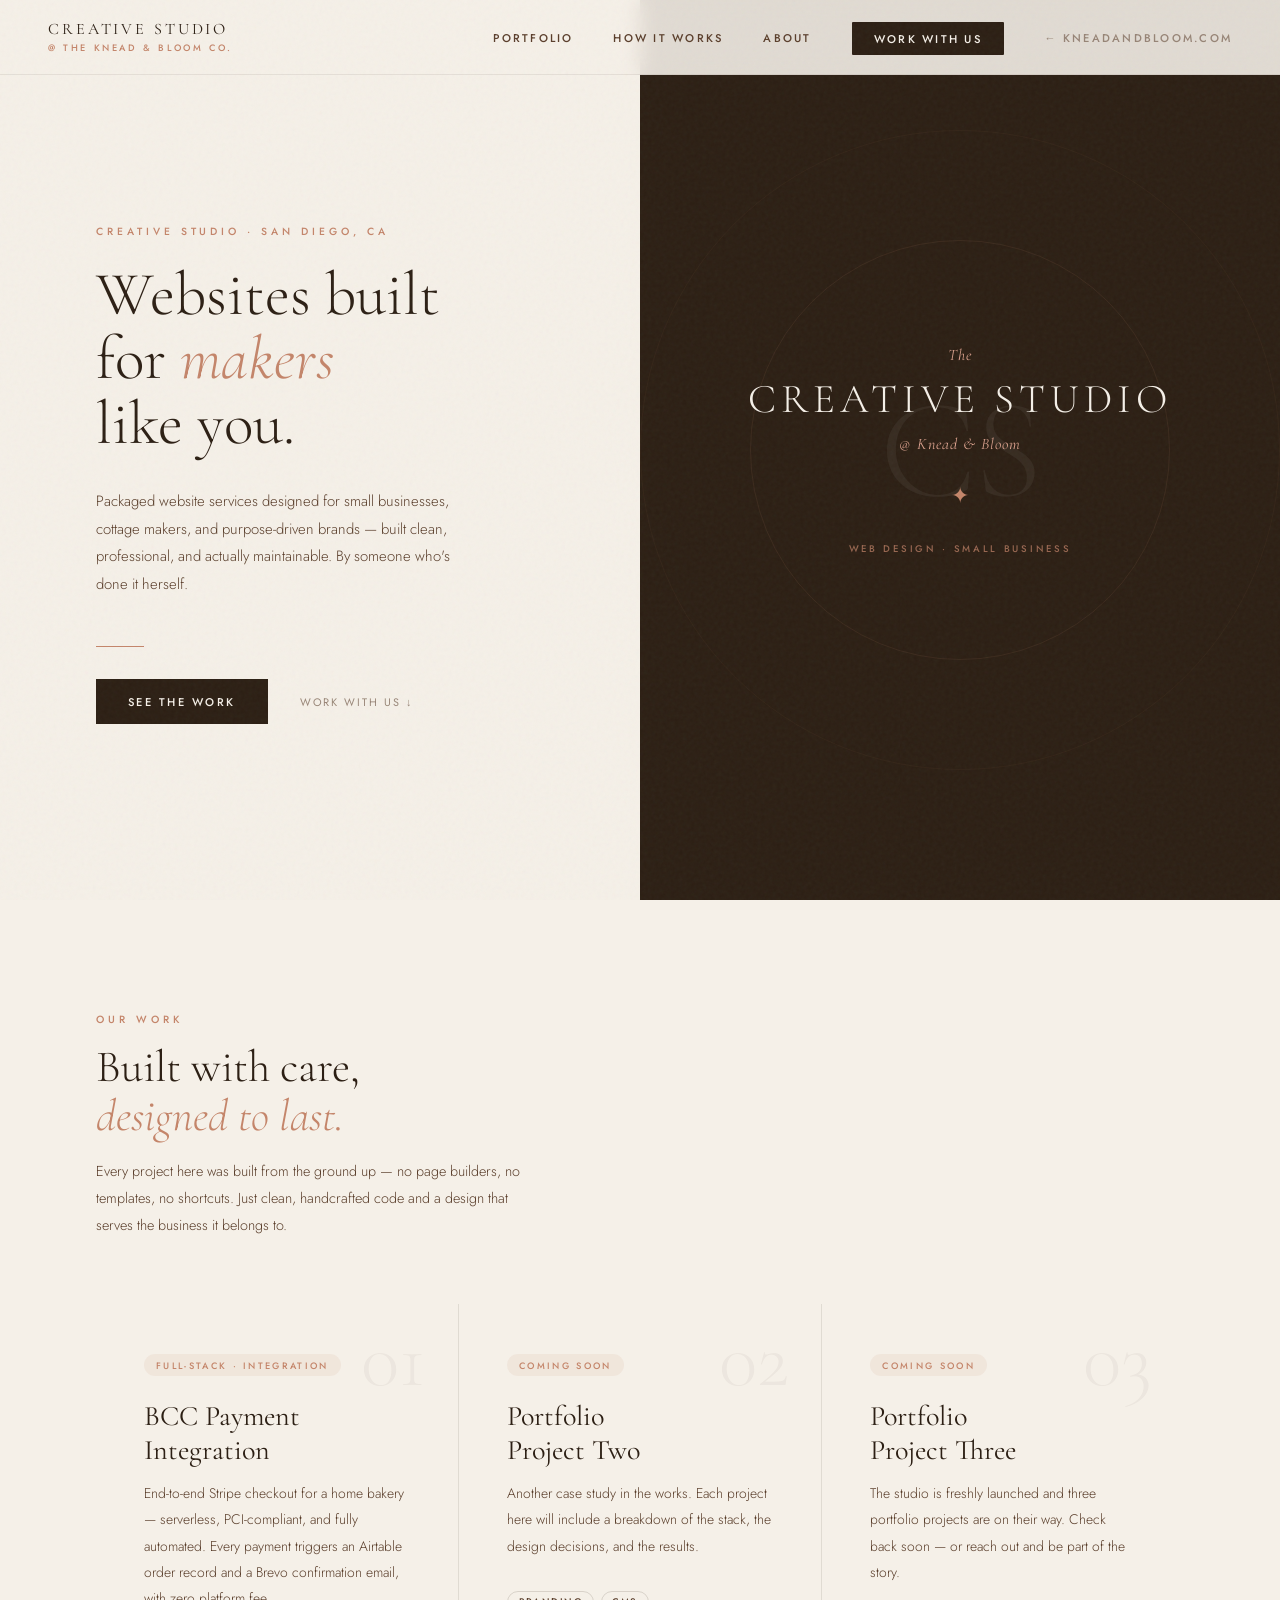
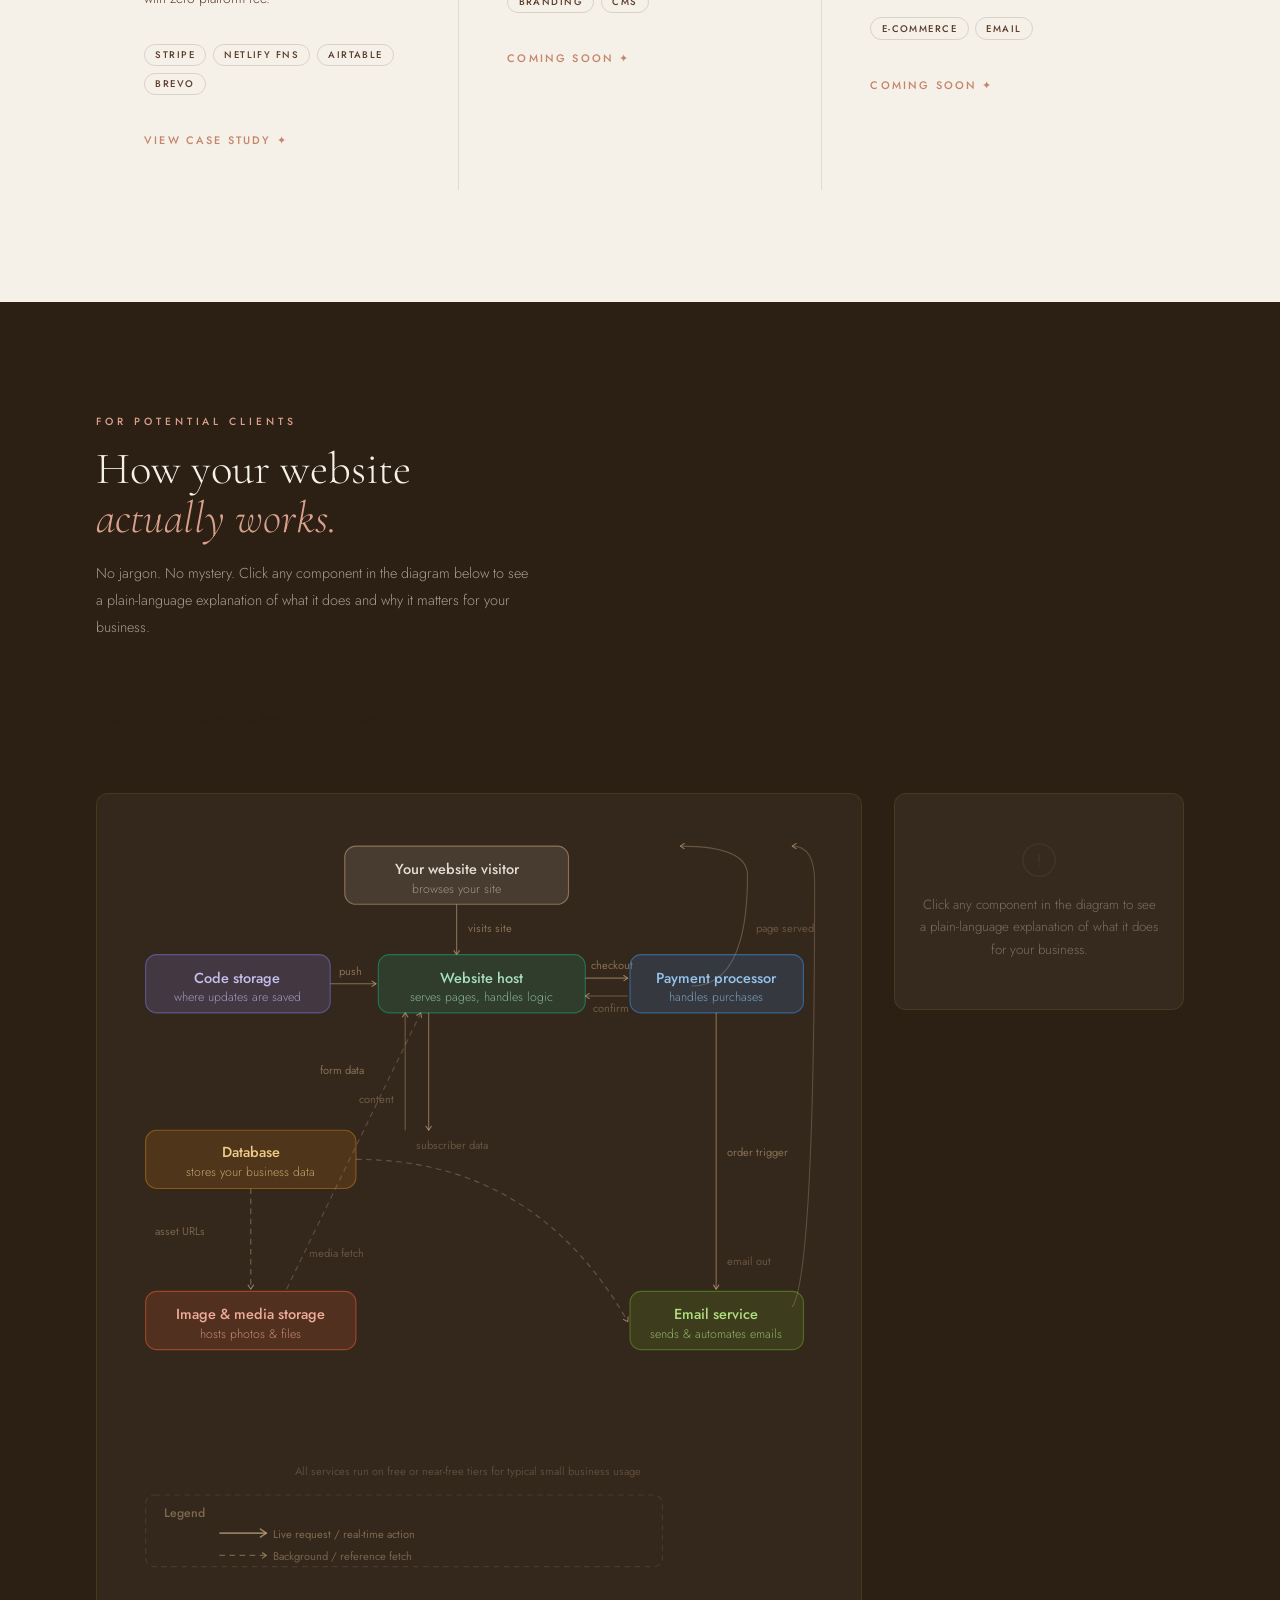
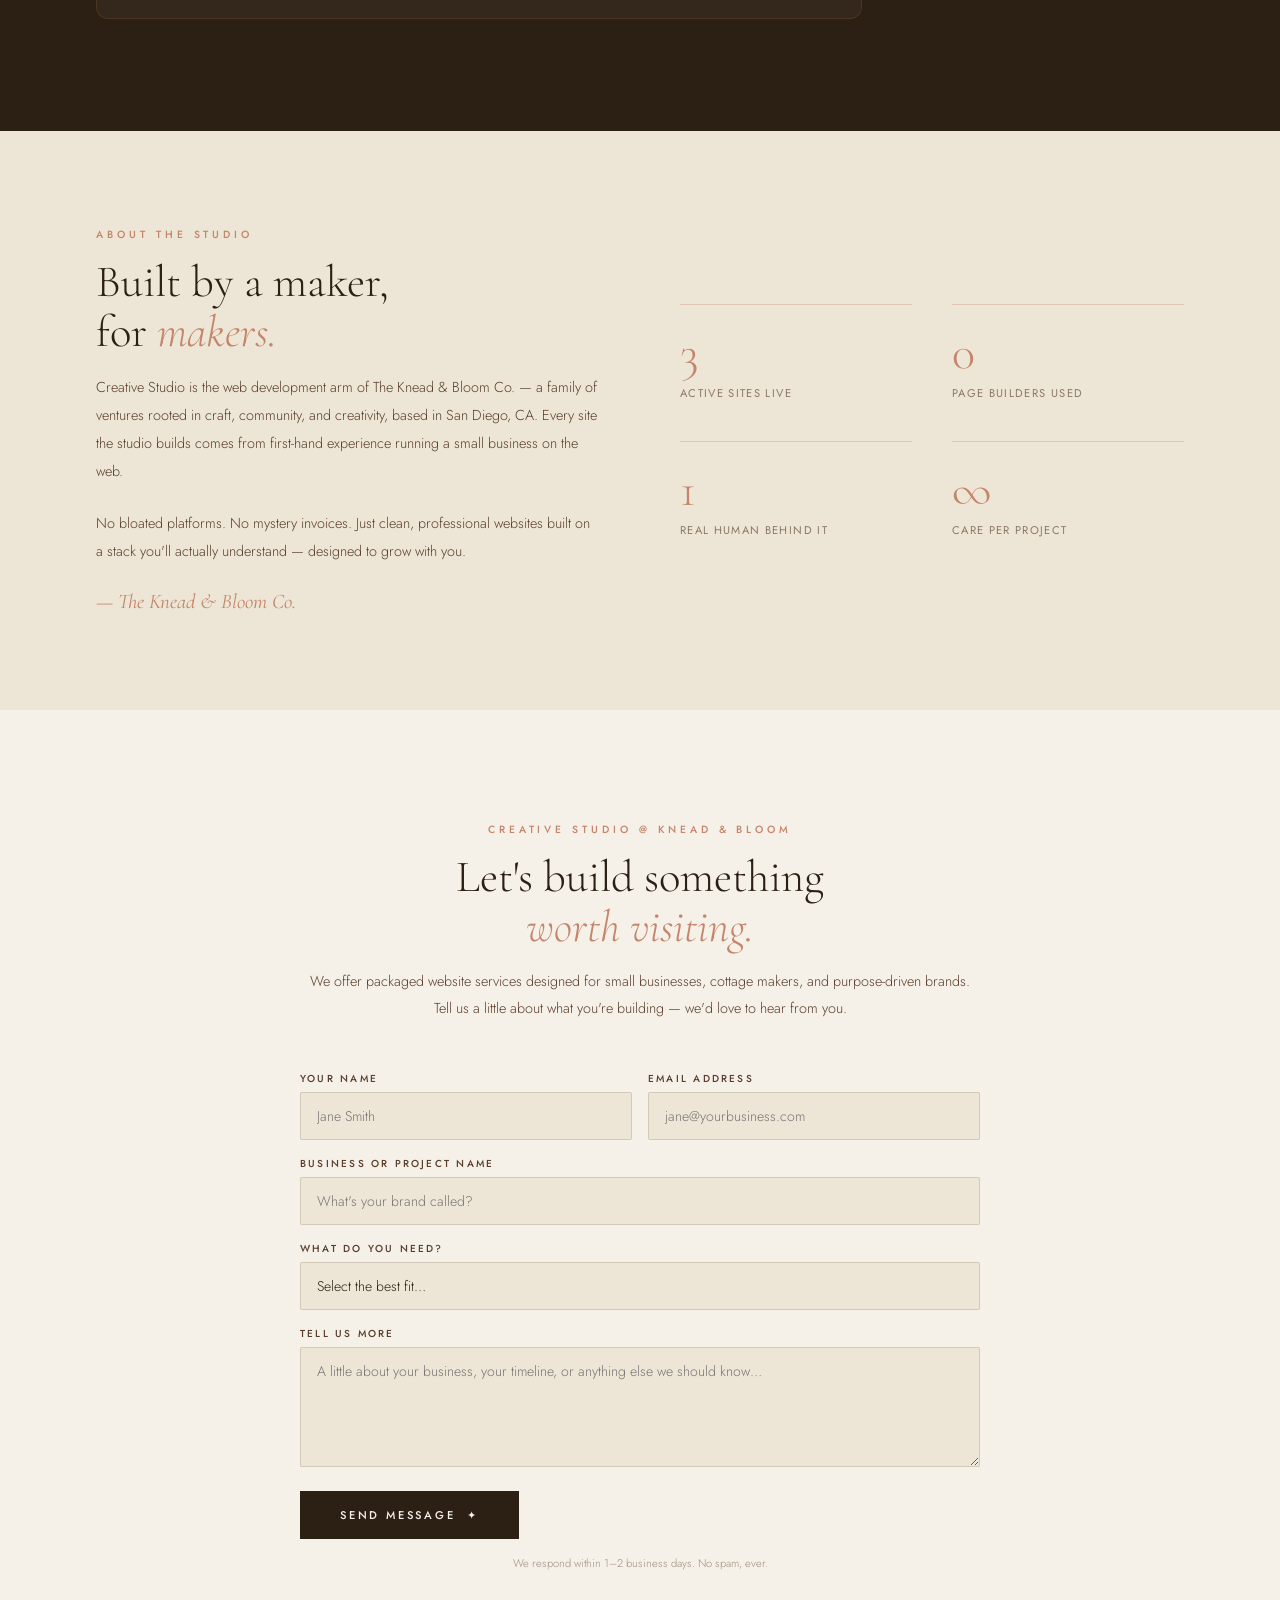
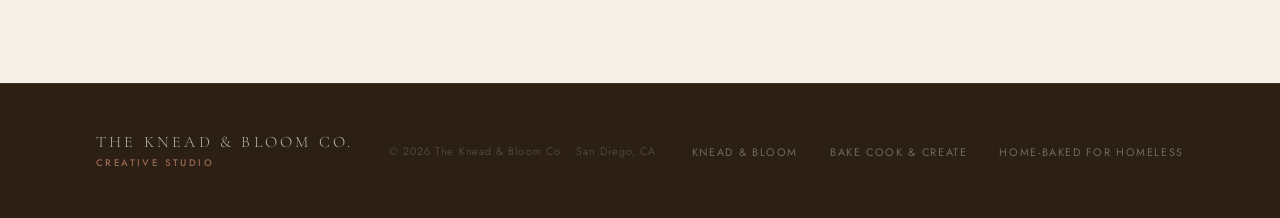
==== index.html @ 388d00bc "Initial studio site structure" ====
<!DOCTYPE html>
<html lang="en">
<head>
<meta charset="UTF-8" />
<meta name="viewport" content="width=device-width, initial-scale=1.0" />
<title>Creative Studio @ The Knead &amp; Bloom Co.</title>
<meta name="description" content="Packaged website services for small businesses, cottage makers, and purpose-driven brands. Built by someone who's done it herself." />
<link href="https://fonts.googleapis.com/css2?family=Cormorant+Garamond:ital,wght@0,300;0,400;0,600;1,300;1,400&family=Jost:wght@300;400;500&display=swap" rel="stylesheet" />
<link rel="stylesheet" href="css/shared.css" />
<link rel="stylesheet" href="css/studio-index.css" />
</head>
<body>

<!-- ── NAV ──────────────────────────────────────────────────── -->
<nav>
  <a href="/" class="nav-brand" style="text-decoration:none;">
    <span class="nav-wordmark">Creative Studio</span>
    <span class="nav-sub">@ The Knead &amp; Bloom Co.</span>
  </a>
  <ul class="nav-links">
    <li><a href="#portfolio">Portfolio</a></li>
    <li><a href="#how-it-works">How It Works</a></li>
    <li><a href="#about">About</a></li>
    <li><a href="#contact" class="nav-cta">Work With Us</a></li>
    <li><a href="https://kneadandbloom.com" target="_blank" class="nav-parent-link">← kneadandbloom.com</a></li>
  </ul>
</nav>

<!-- ── HERO ─────────────────────────────────────────────────── -->
<section class="hero">
  <div class="hero-left">
    <p class="hero-eyebrow">Creative Studio · San Diego, CA</p>
    <h1 class="hero-headline">
      Websites built<br/>
      for <em>makers</em><br/>
      like you.
    </h1>
    <p class="hero-sub">
      Packaged website services designed for small businesses, cottage makers, and purpose-driven brands — built clean, professional, and actually maintainable. By someone who's done it herself.
    </p>
    <div class="hero-divider"></div>
    <div class="hero-actions">
      <a href="#portfolio" class="hero-cta">See the work</a>
      <a href="#contact" class="hero-scroll">Work with us ↓</a>
    </div>
  </div>

  <div class="hero-right">
    <div class="hero-monogram">CS</div>
    <div class="hero-right-inner">
      <span class="hero-badge">The</span>
      <span class="hero-badge-large">Creative Studio</span>
      <span class="hero-badge">@ Knead &amp; Bloom</span>
      <span class="hero-ornament">✦</span>
      <span class="hero-badge-tag">Web Design · Small Business</span>
    </div>
  </div>
</section>

<!-- ── PORTFOLIO ─────────────────────────────────────────────── -->
<section id="portfolio">
  <div class="reveal">
    <p class="section-label">Our Work</p>
    <h2 class="section-title">Built with care,<br/><em>designed to last.</em></h2>
    <p class="section-intro">Every project here was built from the ground up — no page builders, no templates, no shortcuts. Just clean, handcrafted code and a design that serves the business it belongs to.</p>
  </div>

  <div class="portfolio-grid">

    <!-- Project 1 — BCC Payment Integration -->
    <div class="portfolio-card reveal">
      <div class="portfolio-number">01</div>
      <span class="portfolio-tag">Full-Stack · Integration</span>
      <h3 class="portfolio-name">BCC Payment<br />Integration</h3>
      <p class="portfolio-desc">
        End-to-end Stripe checkout for a home bakery — serverless, PCI-compliant,
        and fully automated. Every payment triggers an Airtable order record and a
        Brevo confirmation email, with zero platform fee.
      </p>
      <div class="portfolio-meta">
        <span class="portfolio-pill">Stripe</span>
        <span class="portfolio-pill">Netlify Fns</span>
        <span class="portfolio-pill">Airtable</span>
        <span class="portfolio-pill">Brevo</span>
      </div>
      <a href="/portfolio/case-studies/bcc-stripe-integration.html" class="portfolio-link">View case study ✦</a>
    </div>


    <!-- Project 2 — Coming Soon -->
    <div class="portfolio-card project-card reveal">
      <div class="portfolio-number">02</div>
      <span class="portfolio-tag">Coming Soon</span>
      <h3 class="portfolio-name">Portfolio<br/>Project Two</h3>
      <p class="portfolio-desc">
        Another case study in the works. Each project here will include a breakdown of the stack, the design decisions, and the results.
      </p>
      <div class="portfolio-meta">
        <span class="portfolio-pill">Branding</span>
        <span class="portfolio-pill">CMS</span>
      </div>
      <a href="#" class="portfolio-link">Coming soon ✦</a>
    </div>

    <!-- Project 3 — Coming Soon -->
    <div class="portfolio-card project-card reveal">
      <div class="portfolio-number">03</div>
      <span class="portfolio-tag">Coming Soon</span>
      <h3 class="portfolio-name">Portfolio<br/>Project Three</h3>
      <p class="portfolio-desc">
        The studio is freshly launched and three portfolio projects are on their way. Check back soon — or reach out and be part of the story.
      </p>
      <div class="portfolio-meta">
        <span class="portfolio-pill">E-Commerce</span>
        <span class="portfolio-pill">Email</span>
      </div>
      <a href="#" class="portfolio-link">Coming soon ✦</a>
    </div>

  </div>
</section>

<!-- ── HOW IT WORKS ──────────────────────────────────────────── -->
<section id="how-it-works">
  <div class="how-header reveal">
    <p class="section-label">For Potential Clients</p>
    <h2 class="section-title" style="color:var(--cream);">How your website<br/><em style="color:var(--blush-light);">actually works.</em></h2>
    <p class="section-intro">No jargon. No mystery. Click any component in the diagram below to see a plain-language explanation of what it does and why it matters for your business.</p>
    <span class="diagram-hint">Click any component to learn what it does</span>
  </div>

  <div class="diagram-shell reveal">
    <!-- DIAGRAM -->
    <div class="diagram-box">
      <svg viewBox="0 0 640 680" xmlns="http://www.w3.org/2000/svg">
        <defs>
          <marker id="arr" viewBox="0 0 10 10" refX="8" refY="5"
                  markerWidth="6" markerHeight="6" orient="auto-start-reverse">
            <path d="M2 1L8 5L2 9" fill="none" stroke="rgba(200,170,130,0.7)"
                  stroke-width="1.5" stroke-linecap="round" stroke-linejoin="round"/>
          </marker>
        </defs>

        <!-- ══ ROW 1: VISITOR (centred) ══ -->
        <g class="node" id="n-visitor" onclick="showPanel('visitor')">
          <rect x="200" y="18" width="200" height="52" rx="10"
                fill="rgba(240,235,225,0.1)" stroke="rgba(200,170,130,0.55)" stroke-width="1"/>
          <text x="300" y="38" text-anchor="middle" dominant-baseline="central"
                font-family="'Jost',sans-serif" font-size="13" font-weight="500" fill="rgba(245,240,232,0.9)">Your website visitor</text>
          <text x="300" y="56" text-anchor="middle" dominant-baseline="central"
                font-family="'Jost',sans-serif" font-size="11" font-weight="300" fill="rgba(245,240,232,0.5)">browses your site</text>
        </g>

        <!-- visitor → host (down) -->
        <line x1="300" y1="70" x2="300" y2="115"
              stroke="rgba(200,170,130,0.55)" stroke-width="1" marker-end="url(#arr)"/>
        <text x="310" y="95" font-family="'Jost',sans-serif" font-size="10" fill="rgba(200,170,130,0.55)">visits site</text>

        <!-- host → visitor (return arc, right side — page served) -->
        <path d="M510 143 Q560 143 560 44 Q560 18 500 18"
              fill="none" stroke="rgba(200,170,130,0.35)" stroke-width="1" marker-end="url(#arr)"/>
        <text x="568" y="95" font-family="'Jost',sans-serif" font-size="10" fill="rgba(200,170,130,0.35)" text-anchor="start">page served</text>

        <!-- ══ ROW 2: CODE  |  HOST  |  PAYMENT ══ -->

        <!-- ── Code storage ── -->
        <g class="node" id="n-code" onclick="showPanel('code')">
          <rect x="22" y="115" width="165" height="52" rx="10"
                fill="rgba(127,119,221,0.2)" stroke="rgba(127,119,221,0.55)" stroke-width="1"/>
          <text x="104" y="135" text-anchor="middle" dominant-baseline="central"
                font-family="'Jost',sans-serif" font-size="13" font-weight="500" fill="rgba(210,205,255,0.9)">Code storage</text>
          <text x="104" y="153" text-anchor="middle" dominant-baseline="central"
                font-family="'Jost',sans-serif" font-size="11" font-weight="300" fill="rgba(210,205,255,0.65)">where updates are saved</text>
        </g>

        <!-- code → host (push, horizontal) -->
        <line x1="187" y1="141" x2="228" y2="141"
              stroke="rgba(200,170,130,0.55)" stroke-width="1" marker-end="url(#arr)"/>
        <text x="195" y="133" font-family="'Jost',sans-serif" font-size="10" fill="rgba(200,170,130,0.55)">push</text>

        <!-- ── Website host ── -->
        <g class="node" id="n-host" onclick="showPanel('host')">
          <rect x="230" y="115" width="185" height="52" rx="10"
                fill="rgba(29,158,117,0.18)" stroke="rgba(29,158,117,0.6)" stroke-width="1"/>
          <text x="322" y="135" text-anchor="middle" dominant-baseline="central"
                font-family="'Jost',sans-serif" font-size="13" font-weight="500" fill="rgba(180,240,210,0.9)">Website host</text>
          <text x="322" y="153" text-anchor="middle" dominant-baseline="central"
                font-family="'Jost',sans-serif" font-size="11" font-weight="300" fill="rgba(180,240,210,0.65)">serves pages, handles logic</text>
        </g>

        <!-- host → payment (checkout, horizontal →) -->
        <line x1="415" y1="136" x2="453" y2="136"
              stroke="rgba(200,170,130,0.55)" stroke-width="1" marker-end="url(#arr)"/>
        <text x="420" y="128" font-family="'Jost',sans-serif" font-size="10" fill="rgba(200,170,130,0.55)">checkout</text>

        <!-- payment → host (confirm, horizontal ←) -->
        <line x1="453" y1="152" x2="415" y2="152"
              stroke="rgba(200,170,130,0.4)" stroke-width="1" marker-end="url(#arr)"/>
        <text x="422" y="166" font-family="'Jost',sans-serif" font-size="10" fill="rgba(200,170,130,0.4)">confirm</text>

        <!-- ── Payment processor ── -->
        <g class="node" id="n-payment" onclick="showPanel('payment')">
          <rect x="455" y="115" width="155" height="52" rx="10"
                fill="rgba(55,138,221,0.18)" stroke="rgba(55,138,221,0.6)" stroke-width="1"/>
          <text x="532" y="135" text-anchor="middle" dominant-baseline="central"
                font-family="'Jost',sans-serif" font-size="13" font-weight="500" fill="rgba(160,210,255,0.9)">Payment processor</text>
          <text x="532" y="153" text-anchor="middle" dominant-baseline="central"
                font-family="'Jost',sans-serif" font-size="11" font-weight="300" fill="rgba(160,210,255,0.65)">handles purchases</text>
        </g>

        <!-- ══ ROW 3: DATABASE  (left col, below host) ══ -->

        <!-- host → db (form data, down-left ↓) -->
        <line x1="275" y1="167" x2="275" y2="272"
              stroke="rgba(200,170,130,0.55)" stroke-width="1" marker-end="url(#arr)"/>
        <text x="178" y="222" font-family="'Jost',sans-serif" font-size="10" fill="rgba(200,170,130,0.55)">form data</text>

        <!-- db → host (content, up-right ↑) -->
        <line x1="254" y1="272" x2="254" y2="167"
              stroke="rgba(200,170,130,0.4)" stroke-width="1" marker-end="url(#arr)"/>
        <text x="213" y="248" font-family="'Jost',sans-serif" font-size="10" fill="rgba(200,170,130,0.4)">content</text>

        <!-- ── Database ── -->
        <g class="node" id="n-db" onclick="showPanel('db')">
          <rect x="22" y="272" width="188" height="52" rx="10"
                fill="rgba(186,117,23,0.2)" stroke="rgba(186,117,23,0.6)" stroke-width="1"/>
          <text x="116" y="291" text-anchor="middle" dominant-baseline="central"
                font-family="'Jost',sans-serif" font-size="13" font-weight="500" fill="rgba(255,220,150,0.9)">Database</text>
          <text x="116" y="309" text-anchor="middle" dominant-baseline="central"
                font-family="'Jost',sans-serif" font-size="11" font-weight="300" fill="rgba(255,220,150,0.65)">stores your business data</text>
        </g>

        <!-- ══ ROW 4: MEDIA STORAGE  (left col, below db) ══ -->

        <!-- db → media (asset URLs, dashed ↓) -->
        <line x1="116" y1="324" x2="116" y2="414"
              stroke="rgba(200,170,130,0.45)" stroke-width="1" stroke-dasharray="5,4" marker-end="url(#arr)"/>
        <text x="30" y="366" font-family="'Jost',sans-serif" font-size="10" fill="rgba(200,170,130,0.45)">asset URLs</text>

        <!-- media → host (media fetch, dashed diagonal) -->
        <path d="M148 414 L268 167" fill="none"
              stroke="rgba(200,170,130,0.3)" stroke-width="1" stroke-dasharray="5,4" marker-end="url(#arr)"/>
        <text x="168" y="385" font-family="'Jost',sans-serif" font-size="10" fill="rgba(200,170,130,0.35)">media fetch</text>

        <!-- ── Image & media storage ── -->
        <g class="node" id="n-media" onclick="showPanel('media')">
          <rect x="22" y="416" width="188" height="52" rx="10"
                fill="rgba(216,90,48,0.18)" stroke="rgba(216,90,48,0.6)" stroke-width="1"/>
          <text x="116" y="436" text-anchor="middle" dominant-baseline="central"
                font-family="'Jost',sans-serif" font-size="13" font-weight="500" fill="rgba(255,185,165,0.9)">Image &amp; media storage</text>
          <text x="116" y="454" text-anchor="middle" dominant-baseline="central"
                font-family="'Jost',sans-serif" font-size="11" font-weight="300" fill="rgba(255,185,165,0.65)">hosts photos &amp; files</text>
        </g>

        <!-- ══ ROW 3–4 RIGHT COL: EMAIL (below payment) ══ -->

        <!-- payment → email (order trigger ↓) -->
        <line x1="532" y1="167" x2="532" y2="414"
              stroke="rgba(200,170,130,0.55)" stroke-width="1" marker-end="url(#arr)"/>
        <text x="542" y="295" font-family="'Jost',sans-serif" font-size="10" fill="rgba(200,170,130,0.55)">order trigger</text>

        <!-- db → email (subscriber data, dashed curved) -->
        <path d="M210 298 Q370 298 453 443" fill="none"
              stroke="rgba(200,170,130,0.35)" stroke-width="1" stroke-dasharray="5,4" marker-end="url(#arr)"/>
        <text x="296" y="289" text-anchor="middle"
              font-family="'Jost',sans-serif" font-size="10" fill="rgba(200,170,130,0.35)">subscriber data</text>

        <!-- ── Email service ── -->
        <g class="node" id="n-email" onclick="showPanel('email')">
          <rect x="455" y="416" width="155" height="52" rx="10"
                fill="rgba(99,153,34,0.18)" stroke="rgba(99,153,34,0.6)" stroke-width="1"/>
          <text x="532" y="436" text-anchor="middle" dominant-baseline="central"
                font-family="'Jost',sans-serif" font-size="13" font-weight="500" fill="rgba(190,240,140,0.9)">Email service</text>
          <text x="532" y="454" text-anchor="middle" dominant-baseline="central"
                font-family="'Jost',sans-serif" font-size="11" font-weight="300" fill="rgba(190,240,140,0.65)">sends &amp; automates emails</text>
        </g>

        <!-- email → visitor (email out arc, right side) -->
        <path d="M600 430 Q620 400 620 50 Q620 18 600 18"
              fill="none" stroke="rgba(200,170,130,0.3)" stroke-width="1" marker-end="url(#arr)"/>
        <text x="542" y="392" font-family="'Jost',sans-serif" font-size="10" fill="rgba(200,170,130,0.35)">email out</text>

        <!-- ══ LEGEND ══ -->
        <rect x="22" y="598" width="462" height="64" rx="8"
              fill="none" stroke="rgba(200,170,130,0.15)" stroke-width="1" stroke-dasharray="5,4"/>
        <text x="38" y="618" font-family="'Jost',sans-serif" font-size="11" font-weight="500" fill="rgba(200,170,130,0.5)">Legend</text>
        <line x1="88" y1="632" x2="130" y2="632"
              stroke="rgba(200,170,130,0.65)" stroke-width="1.5" marker-end="url(#arr)"/>
        <text x="136" y="636" font-family="'Jost',sans-serif" font-size="10" fill="rgba(200,170,130,0.5)">Live request / real-time action</text>
        <line x1="88" y1="652" x2="130" y2="652"
              stroke="rgba(200,170,130,0.45)" stroke-width="1" stroke-dasharray="5,4" marker-end="url(#arr)"/>
        <text x="136" y="656" font-family="'Jost',sans-serif" font-size="10" fill="rgba(200,170,130,0.45)">Background / reference fetch</text>

        <text x="310" y="580" text-anchor="middle"
              font-family="'Jost',sans-serif" font-size="10" fill="rgba(200,170,130,0.28)">
          All services run on free or near-free tiers for typical small business usage
        </text>
      </svg>
    </div>

    <!-- INFO PANEL -->
    <div class="info-panel-wrap">
      <div class="info-panel" id="info-panel">
        <div id="panel-content">
          <div class="panel-empty-dark">
            <svg width="36" height="36" viewBox="0 0 40 40" fill="none">
              <circle cx="20" cy="20" r="18" stroke="rgba(245,240,232,0.4)" stroke-width="1.5"/>
              <path d="M20 14v8M20 26v1" stroke="rgba(245,240,232,0.4)" stroke-width="1.5" stroke-linecap="round"/>
            </svg>
            <p>Click any component in the diagram to see a plain-language explanation of what it does for your business.</p>
          </div>
        </div>
      </div>
    </div>
  </div>
</section>

<!-- ── ABOUT ─────────────────────────────────────────────────── -->
<section class="about-strip" id="about">
  <div class="reveal">
    <p class="section-label">About the Studio</p>
    <h2 class="section-title">Built by a maker,<br/>for <em>makers.</em></h2>
    <p class="about-body">
      Creative Studio is the web development arm of The Knead &amp; Bloom Co. — a family of ventures rooted in craft, community, and creativity, based in San Diego, CA. Every site the studio builds comes from first-hand experience running a small business on the web.
    </p>
    <p class="about-body">
      No bloated platforms. No mystery invoices. Just clean, professional websites built on a stack you'll actually understand — designed to grow with you.
    </p>
    <div class="about-signature">— The Knead &amp; Bloom Co.</div>
  </div>

  <div class="about-stats reveal">
    <div class="stat">
      <div class="stat-num">3</div>
      <div class="stat-label">Active Sites Live</div>
    </div>
    <div class="stat">
      <div class="stat-num">0</div>
      <div class="stat-label">Page Builders Used</div>
    </div>
    <div class="stat">
      <div class="stat-num">1</div>
      <div class="stat-label">Real Human Behind It</div>
    </div>
    <div class="stat">
      <div class="stat-num">∞</div>
      <div class="stat-label">Care Per Project</div>
    </div>
  </div>
</section>

<!-- ── CONTACT ───────────────────────────────────────────────── -->
<section id="contact">
  <div class="contact-inner">

    <!-- Success state -->
    <div id="contactSuccess" style="display:none;">
      <span class="success-ornament">✦</span>
      <p class="success-eyebrow">Message received</p>
      <h2 class="success-heading">Thank you for<br/><em>reaching out.</em></h2>
      <p class="success-body">
        We've received your inquiry and we're already looking forward to reading it. Expect to hear back within <strong>1–2 business days</strong> at the email address you provided.
      </p>
      <div class="success-divider"></div>
      <p class="success-footer">
        In the meantime, feel free to explore <a href="https://kneadandbloom.com" target="_blank">The Knead &amp; Bloom Co.</a> or visit <a href="https://bakecookcreate.com" target="_blank">Bake Cook &amp; Create</a>.
      </p>
      <a href="#portfolio" class="success-back">← Back to our work</a>
    </div>

    <!-- Error state -->
    <div id="contactError" style="display:none;">
      <p class="contact-intro">
        ⚠ Something went wrong. Please email us directly at
        <a href="mailto:hello@kneadandbloom.com" style="color:var(--blush);">hello@kneadandbloom.com</a>
        and we'll get right back to you.
      </p>
    </div>

    <!-- Idle / form state -->
    <div id="contactIntro">
      <p class="section-label">Creative Studio @ Knead &amp; Bloom</p>
      <h2 class="section-title">
        Let's build something<br/><em>worth visiting.</em>
      </h2>
      <p class="contact-intro">
        We offer packaged website services designed for small businesses, cottage makers, and purpose-driven brands. Tell us a little about what you're building — we'd love to hear from you.
      </p>
    </div>

    <div id="contactFormWrap">
      <form class="contact-form" id="contactForm" name="studio-inquiry" netlify data-netlify="true"
            onsubmit="handleContact(event)">
        <input type="hidden" name="form-name" value="studio-inquiry" />
        <div class="contact-row">
          <div class="contact-field">
            <label for="contactName">Your Name</label>
            <input type="text" id="contactName" name="name" placeholder="Jane Smith" required />
          </div>
          <div class="contact-field">
            <label for="contactEmail">Email Address</label>
            <input type="email" id="contactEmail" name="email" placeholder="jane@yourbusiness.com" required />
          </div>
        </div>
        <div class="contact-field">
          <label for="contactBiz">Business or Project Name</label>
          <input type="text" id="contactBiz" name="business" placeholder="What's your brand called?" />
        </div>
        <div class="contact-field">
          <label for="contactNeed">What do you need?</label>
          <select id="contactNeed" name="project_type">
            <option value="" disabled selected>Select the best fit…</option>
            <option>A brand new website</option>
            <option>A website refresh</option>
            <option>Landing page only</option>
            <option>Not sure yet — let's talk</option>
          </select>
        </div>
        <div class="contact-field">
          <label for="contactMsg">Tell us more</label>
          <textarea id="contactMsg" name="message"
            placeholder="A little about your business, your timeline, or anything else we should know…"></textarea>
        </div>
        <div id="contactSpinner" style="display:none; font-family:'Jost',sans-serif; font-size:0.78rem; letter-spacing:0.15em; color:var(--brown-mid); padding:0.5rem 0;">
          Sending… ✦
        </div>
        <button type="submit" class="contact-submit" id="contactBtn">
          Send Message &nbsp;✦
        </button>
      </form>
      <p class="contact-note">We respond within 1–2 business days. No spam, ever.</p>
    </div>

  </div>
</section>

<!-- ── FOOTER ────────────────────────────────────────────────── -->
<footer>
  <div class="footer-brand">
    <span class="footer-wordmark">The Knead &amp; Bloom Co.</span>
    <span class="footer-sub">Creative Studio</span>
  </div>
  <p class="footer-copy">© 2026 The Knead &amp; Bloom Co. · San Diego, CA</p>
  <ul class="footer-links">
    <li><a href="https://kneadandbloom.com" target="_blank">Knead &amp; Bloom</a></li>
    <li><a href="https://bakecookcreate.com" target="_blank">Bake Cook &amp; Create</a></li>
    <li><a href="https://homebakedforhomeless.com" target="_blank">Home-Baked for Homeless</a></li>
  </ul>
</footer>

<script>
// ── SCROLL REVEAL ──────────────────────────────────────────────
const reveals = document.querySelectorAll('.reveal');
const revealObserver = new IntersectionObserver((entries) => {
  entries.forEach((entry, i) => {
    if (entry.isIntersecting) {
      setTimeout(() => entry.target.classList.add('visible'), i * 80);
      revealObserver.unobserve(entry.target);
    }
  });
}, { threshold: 0.1 });
reveals.forEach(el => revealObserver.observe(el));

// ── DIAGRAM PANEL ──────────────────────────────────────────────
const diagramData = {
  visitor: {
    title: "Your website visitor",
    subtitle: "The person on the other end",
    icon: "👤", iconBg: "rgba(240,235,225,0.15)",
    badge: "End user", badgeColor: "rgba(245,240,232,0.75)", badgeBg: "rgba(255,255,255,0.08)",
    body: "Anyone who types your web address into a browser — a potential client, a returning customer, or someone who found you via a link. Everything in this diagram exists to serve them a fast, reliable, polished experience.",
    points: [
      "Lands on your site via search, a link, or direct URL",
      "Browses pages served instantly from the website host",
      "Submits forms, places orders, or signs up for your list",
      "Receives automated emails after taking action"
    ]
  },
  host: {
    title: "Website host",
    subtitle: "The engine that delivers your site",
    icon: "🌐", iconBg: "rgba(29,158,117,0.2)",
    badge: "Core infrastructure", badgeColor: "rgba(180,240,210,0.8)", badgeBg: "rgba(29,158,117,0.2)",
    body: "This is the service that puts your website on the internet. When someone visits your URL, this is what responds — serving the right page, running behind-the-scenes logic, and connecting to the other systems.",
    points: [
      "Delivers pages in milliseconds via a global CDN",
      "Runs serverless functions (e.g. processing a contact form)",
      "Routes checkout requests to the payment processor",
      "Fetches content from the database and media from storage"
    ]
  },
  code: {
    title: "Code storage",
    subtitle: "Where your website lives before it goes live",
    icon: "🗄️", iconBg: "rgba(127,119,221,0.2)",
    badge: "Behind the scenes", badgeColor: "rgba(210,205,255,0.8)", badgeBg: "rgba(127,119,221,0.2)",
    body: "Think of this as a save history for your entire website. Every change — a new page, a design update, a bug fix — gets saved here with a record of what changed and when. When a change is approved, the site updates automatically.",
    points: [
      "Stores every version of your website's code",
      "Publishes updates live automatically when changes are approved",
      "Lets you roll back to any previous version if something breaks",
      "Keeps the whole build organised and auditable"
    ]
  },
  db: {
    title: "Database",
    subtitle: "Your business's memory",
    icon: "🗃️", iconBg: "rgba(186,117,23,0.2)",
    badge: "Data layer", badgeColor: "rgba(255,220,150,0.8)", badgeBg: "rgba(186,117,23,0.2)",
    body: "The database is where all structured information lives — form submissions, orders, product listings, email subscribers. It's constantly being read from and written to as visitors interact with your site.",
    points: [
      "Stores all form submissions, orders, and customer details",
      "Serves content to the website (product info, blog posts, etc.)",
      "Provides subscriber lists to the email service for campaigns",
      "Supplies image URLs to the media storage system"
    ]
  },
  media: {
    title: "Image & media storage",
    subtitle: "Where your photos and files live",
    icon: "🖼️", iconBg: "rgba(216,90,48,0.18)",
    badge: "Asset delivery", badgeColor: "rgba(255,185,165,0.8)", badgeBg: "rgba(216,90,48,0.18)",
    body: "Large files like photos and PDFs are stored separately from your website code. This dedicated service compresses and optimises images on-the-fly and delivers them fast from servers close to your visitor.",
    points: [
      "Stores all product photos, portfolio images, and files",
      "Automatically resizes and optimises images for fast loading",
      "Delivers files via a global CDN — no slow image loads",
      "The database stores the file addresses, not the files themselves"
    ]
  },
  payment: {
    title: "Payment processor",
    subtitle: "The secure checkout layer",
    icon: "💳", iconBg: "rgba(55,138,221,0.18)",
    badge: "Secure transaction", badgeColor: "rgba(160,210,255,0.8)", badgeBg: "rgba(55,138,221,0.18)",
    body: "Whenever a visitor buys something, this service handles the money. You never touch the card details — they go directly to the payment processor, which keeps everything secure and compliant with payment regulations.",
    points: [
      "Securely collects and processes card or digital wallet payments",
      "Sends a confirmation back to your site when payment succeeds",
      "Triggers the email service to send a receipt automatically",
      "Handles refunds, disputes, and recurring billing if needed"
    ]
  },
  email: {
    title: "Email service",
    subtitle: "Your automated communications layer",
    icon: "✉️", iconBg: "rgba(99,153,34,0.18)",
    badge: "Automation", badgeColor: "rgba(190,240,140,0.8)", badgeBg: "rgba(99,153,34,0.18)",
    body: "This handles every email your business sends — from order confirmations to newsletters — without you lifting a finger after setup. It connects to both the database and payment processor to know when to fire each message.",
    points: [
      "Sends receipts triggered automatically by the payment processor",
      "Delivers welcome emails when someone signs up via a form",
      "Runs automated follow-up sequences after signup or purchase",
      "Manages your subscriber list, unsubscribes, and spam compliance"
    ]
  }
};

let activeNode = null;

function showPanel(key) {
  const d = diagramData[key];
  if (!d) return;

  if (activeNode) {
    const prev = document.getElementById('n-' + activeNode);
    if (prev) prev.classList.remove('active');
  }
  activeNode = key;
  const node = document.getElementById('n-' + key);
  if (node) node.classList.add('active');

  const panel = document.getElementById('info-panel');
  panel.classList.add('active');

  const points = d.points.map(p => `<li>${p}</li>`).join('');
  document.getElementById('panel-content').innerHTML = `
    <div class="dp-header">
      <div class="dp-icon" style="background:${d.iconBg};">${d.icon}</div>
      <div>
        <div class="dp-title">${d.title}</div>
        <div class="dp-sub">${d.subtitle}</div>
      </div>
    </div>
    <div class="dp-body">
      <p>${d.body}</p>
      <ul>${points}</ul>
      <span class="dp-badge" style="background:${d.badgeBg}; color:${d.badgeColor};">${d.badge}</span>
    </div>
  `;
}

// ── FORM CONFIG ────────────────────────────────────────────────
// Replace placeholders below before going live.
// For production, move API keys to Netlify environment variables
// and call them via Netlify Functions so they are never exposed client-side.
const CONFIG = {
  brevo: {
    apiKey: 'YOUR_BREVO_API_KEY',
    listId:  YOUR_STUDIO_INQUIRIES_LIST_ID,
  },
  airtable: {
    apiKey: 'YOUR_AIRTABLE_API_KEY',
    baseId: 'YOUR_AIRTABLE_BASE_ID',
    table:  'Studio Inquiries',
  },
};

function setFormState(state) {
  const isForm = state === 'idle' || state === 'submitting';
  document.getElementById('contactIntro').style.display    = isForm ? '' : 'none';
  document.getElementById('contactFormWrap').style.display = isForm ? '' : 'none';
  document.getElementById('contactBtn').style.display      = state === 'submitting' ? 'none' : '';
  document.getElementById('contactSpinner').style.display  = state === 'submitting' ? '' : 'none';
  document.getElementById('contactSuccess').style.display  = state === 'success' ? '' : 'none';
  document.getElementById('contactError').style.display    = state === 'error'   ? '' : 'none';
}

async function submitToNetlify(fields) {
  const encoded = new URLSearchParams({
    'form-name':  'studio-inquiry',
    name:         fields.name,
    email:        fields.email,
    business:     fields.business,
    project_type: fields.project_type,
    message:      fields.message,
    submitted_at: fields.submitted_at,
  }).toString();

  const res = await fetch('/', {
    method: 'POST',
    headers: { 'Content-Type': 'application/x-www-form-urlencoded' },
    body: encoded,
  });
  if (!res.ok) throw new Error(`Netlify Forms error: ${res.status}`);
}

async function submitToBrevo(fields) {
  const payload = {
    email: fields.email,
    attributes: {
      FIRSTNAME:    fields.name.split(' ')[0],
      LASTNAME:     fields.name.split(' ').slice(1).join(' ') || '',
      COMPANY:      fields.business,
      PROJECT_TYPE: fields.project_type,
      MESSAGE:      fields.message,
      SOURCE:       'studio.kneadandbloom.com — Contact Form',
    },
    listIds:       [CONFIG.brevo.listId],
    updateEnabled: true,
  };

  const res = await fetch('https://api.brevo.com/v3/contacts', {
    method: 'POST',
    headers: { 'Content-Type': 'application/json', 'api-key': CONFIG.brevo.apiKey },
    body: JSON.stringify(payload),
  });
  if (res.status !== 201 && res.status !== 204) {
    const err = await res.json().catch(() => ({}));
    throw new Error(`Brevo error ${res.status}: ${err.message || 'unknown'}`);
  }
}

async function submitToAirtable(fields) {
  const payload = {
    records: [{ fields: {
      'Name':          fields.name,
      'Email':         fields.email,
      'Business Name': fields.business,
      'Project Type':  fields.project_type,
      'Message':       fields.message,
      'Submitted At':  fields.submitted_at,
      'Source':        'studio.kneadandbloom.com',
      'Status':        'New',
    }}],
  };
  const res = await fetch(
    `https://api.airtable.com/v0/${CONFIG.airtable.baseId}/${encodeURIComponent(CONFIG.airtable.table)}`,
    {
      method: 'POST',
      headers: { 'Content-Type': 'application/json', 'Authorization': `Bearer ${CONFIG.airtable.apiKey}` },
      body: JSON.stringify(payload),
    }
  );
  if (!res.ok) {
    const err = await res.json().catch(() => ({}));
    throw new Error(`Airtable error ${res.status}: ${JSON.stringify(err)}`);
  }
}

async function handleContact(e) {
  e.preventDefault();
  setFormState('submitting');

  const fields = {
    name:         document.getElementById('contactName').value.trim(),
    email:        document.getElementById('contactEmail').value.trim(),
    business:     document.getElementById('contactBiz').value.trim(),
    project_type: document.getElementById('contactNeed').value,
    message:      document.getElementById('contactMsg').value.trim(),
    submitted_at: new Date().toISOString(),
  };

  try {
    await Promise.allSettled([
      submitToNetlify(fields),
      submitToBrevo(fields),
      submitToAirtable(fields),
    ]);
    setFormState('success');
  } catch (err) {
    console.error('Form submission error:', err);
    setFormState('error');
  }
}
</script>
</body>
</html>
---- css/shared.css ----
/* ================================================================
   shared.css
   Creative Studio @ The Knead & Bloom Co.
   Shared across all studio pages.
   ================================================================ */

/* ── RESET & ROOT ───────────────────────────────────────────── */
*, *::before, *::after { box-sizing: border-box; margin: 0; padding: 0; }

:root {
  --cream:         #f5f0e8;
  --cream-dark:    #ede5d5;
  --brown:         #2c1f14;
  --brown-mid:     #5a3e2b;
  --gold:          #b8892a;
  --gold-light:    #d4a84b;
  --blush:         #c4856a;
  --blush-light:   #d9a08c;
  --sage:          #7a8c6e;
  --text:          #2c1f14;
  --grain-opacity: 0.04;
}

html { scroll-behavior: smooth; }

body {
  font-family: 'Jost', sans-serif;
  background: var(--cream);
  color: var(--text);
  overflow-x: hidden;
}

/* ── GRAIN OVERLAY ──────────────────────────────────────────── */
body::before {
  content: '';
  position: fixed;
  inset: 0;
  background-image: url("data:image/svg+xml,%3Csvg viewBox='0 0 256 256' xmlns='http://www.w3.org/2000/svg'%3E%3Cfilter id='noise'%3E%3CfeTurbulence type='fractalNoise' baseFrequency='0.9' numOctaves='4' stitchTiles='stitch'/%3E%3C/filter%3E%3Crect width='100%25' height='100%25' filter='url(%23noise)' opacity='1'/%3E%3C/svg%3E");
  opacity: var(--grain-opacity);
  pointer-events: none;
  z-index: 9999;
}

/* ── NAV ────────────────────────────────────────────────────── */
nav {
  position: fixed;
  top: 0; left: 0; right: 0;
  z-index: 200;
  display: flex;
  align-items: center;
  justify-content: space-between;
  padding: 1.25rem 3rem;
  background: rgba(245, 240, 232, 0.9);
  backdrop-filter: blur(10px);
  border-bottom: 1px solid rgba(44, 31, 20, 0.08);
  transition: background 0.3s;
}

.nav-brand {
  display: flex;
  flex-direction: column;
  gap: 0.1rem;
  text-decoration: none;
}

.nav-wordmark {
  font-family: 'Cormorant Garamond', serif;
  font-size: 1rem;
  font-weight: 400;
  letter-spacing: 0.18em;
  text-transform: uppercase;
  color: var(--brown);
  line-height: 1.2;
}

.nav-sub {
  font-family: 'Jost', sans-serif;
  font-size: 0.58rem;
  font-weight: 500;
  letter-spacing: 0.28em;
  text-transform: uppercase;
  color: var(--blush);
}

.nav-links {
  display: flex;
  gap: 2.5rem;
  list-style: none;
  align-items: center;
}

.nav-links a {
  font-family: 'Jost', sans-serif;
  font-size: 0.7rem;
  font-weight: 500;
  letter-spacing: 0.2em;
  text-transform: uppercase;
  text-decoration: none;
  color: var(--brown-mid);
  transition: color 0.2s;
}

.nav-links a:hover { color: var(--blush); }

.nav-links .nav-cta {
  padding: 0.55rem 1.4rem;
  background: var(--brown);
  color: var(--cream);
  border-radius: 1px;
  transition: background 0.2s;
}

.nav-links .nav-cta:hover { background: var(--blush); color: var(--cream); }

.nav-parent-link {
  font-family: 'Jost', sans-serif;
  font-size: 0.62rem;
  letter-spacing: 0.18em;
  text-transform: uppercase;
  color: var(--brown-mid);
  opacity: 0.55;
  text-decoration: none;
  transition: opacity 0.2s;
}

.nav-parent-link:hover { opacity: 1; }

/* ── SECTION SHARED ─────────────────────────────────────────── */
.section-label {
  font-family: 'Jost', sans-serif;
  font-size: 0.65rem;
  font-weight: 500;
  letter-spacing: 0.38em;
  text-transform: uppercase;
  color: var(--blush);
  margin-bottom: 1rem;
}

.section-title {
  font-family: 'Cormorant Garamond', serif;
  font-size: clamp(2rem, 3.5vw, 3.5rem);
  font-weight: 300;
  line-height: 1.1;
  color: var(--brown);
  margin-bottom: 1rem;
}

.section-title em { font-style: italic; color: var(--blush); }

.section-intro {
  font-size: 0.9rem;
  font-weight: 300;
  color: var(--brown-mid);
  line-height: 1.9;
  max-width: 54ch;
  margin-bottom: 4rem;
}

/* ── SCROLL REVEAL ──────────────────────────────────────────── */
.reveal {
  opacity: 0;
  transform: translateY(28px);
  transition: opacity 0.75s ease, transform 0.75s ease;
}

.reveal.visible {
  opacity: 1;
  transform: translateY(0);
}

/* ── FOOTER ─────────────────────────────────────────────────── */
footer {
  background: var(--brown);
  border-top: 1px solid rgba(196, 133, 106, 0.12);
  padding: 3rem 6rem;
  display: flex;
  align-items: center;
  justify-content: space-between;
  flex-wrap: wrap;
  gap: 1.5rem;
}

.footer-brand {
  display: flex;
  flex-direction: column;
  gap: 0.25rem;
}

.footer-wordmark {
  font-family: 'Cormorant Garamond', serif;
  font-size: 1rem;
  font-weight: 300;
  letter-spacing: 0.2em;
  text-transform: uppercase;
  color: var(--cream);
  opacity: 0.7;
}

.footer-sub {
  font-size: 0.6rem;
  font-weight: 500;
  letter-spacing: 0.25em;
  text-transform: uppercase;
  color: var(--blush);
  opacity: 0.7;
}

.footer-copy {
  font-size: 0.68rem;
  font-weight: 300;
  letter-spacing: 0.1em;
  color: rgba(245, 240, 232, 0.28);
}

.footer-links {
  display: flex;
  gap: 2rem;
  list-style: none;
}

.footer-links a {
  font-size: 0.68rem;
  letter-spacing: 0.15em;
  text-transform: uppercase;
  color: rgba(245, 240, 232, 0.35);
  text-decoration: none;
  transition: color 0.2s;
}

.footer-links a:hover { color: var(--blush-light); }

/* ── ANIMATIONS ─────────────────────────────────────────────── */
@keyframes fadeUp {
  from { opacity: 0; transform: translateY(24px); }
  to   { opacity: 1; transform: translateY(0); }
}

@keyframes fadeIn {
  from { opacity: 0; }
  to   { opacity: 1; }
}

/* ── MOBILE — shared elements ───────────────────────────────── */
@media (max-width: 900px) {
  nav { padding: 1rem 1.5rem; }
  .nav-links { display: none; }
  footer { flex-direction: column; text-align: center; padding: 2.5rem 1.5rem; }
  .footer-links { display: none; }
}
---- css/studio-index.css ----
/* ================================================================
   studio-index.css
   Creative Studio @ The Knead & Bloom Co.
   Page-specific styles for studio-index.html only.
   Requires: shared.css
   ================================================================ */

/* ── HERO ───────────────────────────────────────────────────── */
.hero {
  min-height: 100vh;
  display: grid;
  grid-template-columns: 1fr 1fr;
  position: relative;
  overflow: hidden;
}

.hero-left {
  display: flex;
  flex-direction: column;
  justify-content: center;
  padding: 8rem 4rem 5rem 6rem;
}

.hero-eyebrow {
  font-family: 'Jost', sans-serif;
  font-size: 0.65rem;
  font-weight: 500;
  letter-spacing: 0.38em;
  text-transform: uppercase;
  color: var(--blush);
  margin-bottom: 1.5rem;
  opacity: 0;
  animation: fadeUp 0.8s ease forwards 0.2s;
}

.hero-headline {
  font-family: 'Cormorant Garamond', serif;
  font-size: clamp(3rem, 4.8vw, 5.2rem);
  font-weight: 300;
  line-height: 1.05;
  color: var(--brown);
  margin-bottom: 2rem;
  opacity: 0;
  animation: fadeUp 0.8s ease forwards 0.4s;
}

.hero-headline em {
  font-style: italic;
  color: var(--blush);
}

.hero-sub {
  font-size: 0.93rem;
  font-weight: 300;
  line-height: 1.85;
  color: var(--brown-mid);
  max-width: 40ch;
  margin-bottom: 3rem;
  opacity: 0;
  animation: fadeUp 0.8s ease forwards 0.6s;
}

.hero-divider {
  width: 3rem;
  height: 1px;
  background: var(--blush);
  margin-bottom: 2rem;
  opacity: 0;
  animation: fadeUp 0.8s ease forwards 0.75s;
}

.hero-actions {
  display: flex;
  align-items: center;
  gap: 2rem;
  opacity: 0;
  animation: fadeUp 0.8s ease forwards 0.9s;
}

.hero-cta {
  display: inline-flex;
  align-items: center;
  gap: 0.75rem;
  font-size: 0.7rem;
  font-weight: 500;
  letter-spacing: 0.22em;
  text-transform: uppercase;
  color: var(--cream);
  background: var(--brown);
  text-decoration: none;
  padding: 0.9rem 2rem;
  transition: background 0.25s;
}

.hero-cta:hover { background: var(--blush); }

.hero-scroll {
  font-size: 0.68rem;
  font-weight: 400;
  letter-spacing: 0.18em;
  text-transform: uppercase;
  color: var(--brown-mid);
  text-decoration: none;
  opacity: 0.6;
  transition: opacity 0.2s;
}

.hero-scroll:hover { opacity: 1; }

.hero-right {
  background: var(--brown);
  position: relative;
  display: flex;
  align-items: center;
  justify-content: center;
  overflow: hidden;
}

.hero-right-inner {
  position: relative;
  z-index: 2;
  text-align: center;
  padding: 2rem;
}

.hero-monogram {
  font-family: 'Cormorant Garamond', serif;
  font-size: clamp(5rem, 11vw, 11rem);
  font-weight: 300;
  color: rgba(245, 240, 232, 0.06);
  line-height: 1;
  position: absolute;
  top: 50%; left: 50%;
  transform: translate(-50%, -50%);
  user-select: none;
  pointer-events: none;
  white-space: nowrap;
  letter-spacing: -0.02em;
}

.hero-badge {
  font-family: 'Cormorant Garamond', serif;
  font-size: 1rem;
  font-style: italic;
  color: var(--blush-light);
  letter-spacing: 0.06em;
  opacity: 0;
  animation: fadeIn 1.2s ease forwards 0.6s;
}

.hero-badge-large {
  display: block;
  font-family: 'Cormorant Garamond', serif;
  font-size: clamp(1.8rem, 3.2vw, 3rem);
  font-weight: 300;
  color: var(--cream);
  letter-spacing: 0.12em;
  text-transform: uppercase;
  margin: 0.5rem 0;
  opacity: 0;
  animation: fadeIn 1.2s ease forwards 0.8s;
}

.hero-ornament {
  display: block;
  font-size: 1.4rem;
  color: var(--blush);
  margin: 1.5rem auto;
  opacity: 0;
  animation: fadeIn 1.2s ease forwards 1s;
}

.hero-badge-tag {
  display: inline-block;
  font-family: 'Jost', sans-serif;
  font-size: 0.6rem;
  font-weight: 500;
  letter-spacing: 0.28em;
  text-transform: uppercase;
  color: rgba(196, 133, 106, 0.7);
  opacity: 0;
  animation: fadeIn 1.2s ease forwards 1.1s;
}

/* Decorative rings */
.hero-right::before {
  content: '';
  position: absolute;
  width: 420px; height: 420px;
  border-radius: 50%;
  border: 1px solid rgba(196, 133, 106, 0.1);
  top: 50%; left: 50%;
  transform: translate(-50%, -50%);
}

.hero-right::after {
  content: '';
  position: absolute;
  width: 640px; height: 640px;
  border-radius: 50%;
  border: 1px solid rgba(196, 133, 106, 0.05);
  top: 50%; left: 50%;
  transform: translate(-50%, -50%);
}

/* ── PORTFOLIO SECTION ──────────────────────────────────────── */
#portfolio {
  padding: 7rem 6rem;
  max-width: 1400px;
  margin: 0 auto;
}

.portfolio-grid {
  display: grid;
  grid-template-columns: repeat(3, 1fr);
  gap: 1.5px;
  background: rgba(44, 31, 20, 0.1);
}

.portfolio-card {
  background: var(--cream);
  padding: 3rem 3rem 2.5rem;
  position: relative;
  overflow: hidden;
  transition: background 0.4s ease;
  cursor: default;
}

.portfolio-card::before {
  content: '';
  position: absolute;
  bottom: 0; left: 0;
  width: 0; height: 3px;
  background: var(--blush);
  transition: width 0.5s ease;
}

.portfolio-card:hover { background: var(--cream-dark); }
.portfolio-card:hover::before { width: 100%; }

.portfolio-number {
  font-family: 'Cormorant Garamond', serif;
  font-size: 5rem;
  font-weight: 300;
  color: rgba(44, 31, 20, 0.045);
  position: absolute;
  top: 1rem; right: 2rem;
  line-height: 1;
  user-select: none;
}

.portfolio-tag {
  display: inline-block;
  font-size: 0.58rem;
  font-weight: 500;
  letter-spacing: 0.25em;
  text-transform: uppercase;
  padding: 0.28rem 0.75rem;
  border-radius: 100px;
  margin-bottom: 1.5rem;
  background: rgba(196, 133, 106, 0.1);
  color: var(--blush);
}

.portfolio-name {
  font-family: 'Cormorant Garamond', serif;
  font-size: clamp(1.5rem, 2.2vw, 2rem);
  font-weight: 400;
  line-height: 1.2;
  color: var(--brown);
  margin-bottom: 0.75rem;
}

.portfolio-desc {
  font-size: 0.87rem;
  font-weight: 300;
  line-height: 1.9;
  color: var(--brown-mid);
  margin-bottom: 2rem;
  max-width: 38ch;
}

.portfolio-meta {
  display: flex;
  flex-wrap: wrap;
  gap: 0.4rem;
  margin-bottom: 2rem;
}

.portfolio-pill {
  font-size: 0.6rem;
  font-weight: 500;
  letter-spacing: 0.15em;
  text-transform: uppercase;
  padding: 0.2rem 0.65rem;
  border: 1px solid rgba(44, 31, 20, 0.14);
  color: var(--brown-mid);
  border-radius: 100px;
}

.portfolio-link {
  display: inline-flex;
  align-items: center;
  gap: 0.6rem;
  font-size: 0.68rem;
  font-weight: 500;
  letter-spacing: 0.2em;
  text-transform: uppercase;
  text-decoration: none;
  color: var(--blush);
  transition: gap 0.3s;
}

.portfolio-link:hover { gap: 1rem; }

.portfolio-coming-soon {
  opacity: 0.5;
  background: rgba(44, 31, 20, 0.015);
}

.portfolio-coming-soon .portfolio-link {
  color: var(--brown-mid);
  pointer-events: none;
}

/* ── HOW IT WORKS / DIAGRAM SECTION ────────────────────────── */
#how-it-works {
  background: var(--brown);
  padding: 7rem 6rem;
}

.how-header {
  max-width: 1100px;
  margin: 0 auto 4rem;
}

.how-header .section-label { color: var(--blush-light); }
.how-header .section-title { color: var(--cream); }
.how-header .section-intro { color: rgba(245, 240, 232, 0.6); }

.diagram-shell {
  max-width: 1100px;
  margin: 0 auto;
  display: flex;
  gap: 2rem;
  align-items: flex-start;
}

.diagram-box {
  flex: 1 1 560px;
  background: rgba(245, 240, 232, 0.04);
  border: 1px solid rgba(184, 137, 42, 0.15);
  border-radius: 12px;
  padding: 2rem 1.5rem;
  min-width: 0;
}

.diagram-box svg { display: block; width: 100%; height: auto; }

.diagram-box .node { cursor: pointer; }
.diagram-box .node:hover rect { filter: brightness(0.94); }
.diagram-box .node.active rect { stroke-width: 2.5px !important; filter: drop-shadow(0 0 8px rgba(196,133,106,0.4)); }

.info-panel-wrap {
  flex: 0 0 290px;
  position: sticky;
  top: 6rem;
}

.info-panel {
  background: rgba(245, 240, 232, 0.05);
  border: 1px solid rgba(184, 137, 42, 0.15);
  border-radius: 12px;
  overflow: hidden;
  transition: border-color 0.2s, box-shadow 0.2s;
}

.info-panel.active {
  border-color: rgba(196, 133, 106, 0.35);
  box-shadow: 0 4px 28px rgba(0,0,0,0.25);
}

.panel-empty-dark {
  padding: 3rem 1.5rem;
  text-align: center;
}

.panel-empty-dark p {
  font-size: 0.83rem;
  font-weight: 300;
  line-height: 1.7;
  color: rgba(245, 240, 232, 0.35);
}

.panel-empty-dark svg { opacity: 0.15; margin: 0 auto 1rem; display: block; }

.dp-header {
  padding: 1.25rem 1.5rem 1rem;
  border-bottom: 1px solid rgba(184, 137, 42, 0.12);
  display: flex;
  align-items: center;
  gap: 0.85rem;
}

.dp-icon {
  width: 34px; height: 34px;
  border-radius: 8px;
  display: flex; align-items: center; justify-content: center;
  font-size: 16px;
  flex-shrink: 0;
}

.dp-title {
  font-family: 'Cormorant Garamond', serif;
  font-size: 1.05rem;
  font-weight: 400;
  color: var(--cream);
  line-height: 1.2;
}

.dp-sub {
  font-size: 0.72rem;
  font-weight: 300;
  color: rgba(245, 240, 232, 0.45);
  margin-top: 2px;
}

.dp-body {
  padding: 1.1rem 1.5rem 1.5rem;
}

.dp-body p {
  font-size: 0.85rem;
  font-weight: 300;
  line-height: 1.75;
  color: rgba(245, 240, 232, 0.55);
}

.dp-body ul {
  list-style: none;
  margin-top: 0.9rem;
  display: flex;
  flex-direction: column;
  gap: 0.6rem;
}

.dp-body li {
  display: flex;
  align-items: flex-start;
  gap: 0.6rem;
  font-size: 0.82rem;
  color: rgba(245, 240, 232, 0.75);
  line-height: 1.5;
}

.dp-body li::before {
  content: '';
  width: 5px; height: 5px;
  border-radius: 50%;
  background: var(--blush);
  margin-top: 6px;
  flex-shrink: 0;
}

.dp-badge {
  display: inline-block;
  font-size: 0.65rem;
  font-weight: 500;
  padding: 0.2rem 0.7rem;
  border-radius: 100px;
  margin-top: 1rem;
  letter-spacing: 0.06em;
  text-transform: uppercase;
}

/* ── ABOUT STRIP ────────────────────────────────────────────── */
.about-strip {
  background: var(--cream-dark);
  padding: 6rem;
  display: grid;
  grid-template-columns: 1fr 1fr;
  gap: 5rem;
  align-items: center;
}

.about-strip .section-label { color: var(--blush); }

.about-body {
  font-size: 0.9rem;
  font-weight: 300;
  line-height: 1.95;
  color: var(--brown-mid);
  margin-bottom: 1.5rem;
}

.about-signature {
  font-family: 'Cormorant Garamond', serif;
  font-size: 1.3rem;
  font-style: italic;
  color: var(--blush);
  margin-top: 1.5rem;
}

.about-stats {
  display: grid;
  grid-template-columns: 1fr 1fr;
  gap: 2.5rem;
}

.stat {
  border-top: 1px solid rgba(196, 133, 106, 0.3);
  padding-top: 1.5rem;
}

.stat-num {
  font-family: 'Cormorant Garamond', serif;
  font-size: 3rem;
  font-weight: 300;
  color: var(--blush);
  line-height: 1;
  margin-bottom: 0.5rem;
}

.stat-label {
  font-size: 0.7rem;
  font-weight: 400;
  letter-spacing: 0.12em;
  text-transform: uppercase;
  color: var(--brown-mid);
  opacity: 0.65;
}

/* ── CONTACT ────────────────────────────────────────────────── */
#contact {
  background: var(--cream);
  padding: 7rem 6rem;
}

.contact-inner {
  max-width: 680px;
  margin: 0 auto;
  text-align: center;
}

.contact-intro {
  font-size: 0.9rem;
  font-weight: 300;
  line-height: 1.9;
  color: var(--brown-mid);
  margin-bottom: 3rem;
}

.contact-form {
  display: flex;
  flex-direction: column;
  gap: 1rem;
  text-align: left;
}

.contact-row {
  display: grid;
  grid-template-columns: 1fr 1fr;
  gap: 1rem;
}

.contact-field {
  display: flex;
  flex-direction: column;
  gap: 0.4rem;
}

.contact-field label {
  font-size: 0.63rem;
  font-weight: 500;
  letter-spacing: 0.22em;
  text-transform: uppercase;
  color: var(--brown-mid);
}

.contact-field input,
.contact-field select,
.contact-field textarea {
  font-family: 'Jost', sans-serif;
  font-size: 0.88rem;
  font-weight: 300;
  color: var(--brown);
  background: var(--cream-dark);
  border: 1px solid rgba(44, 31, 20, 0.14);
  border-radius: 2px;
  padding: 0.8rem 1rem;
  outline: none;
  transition: border-color 0.2s;
  width: 100%;
  appearance: none;
}

.contact-field input:focus,
.contact-field select:focus,
.contact-field textarea:focus { border-color: var(--blush); }

.contact-field textarea {
  resize: vertical;
  min-height: 120px;
}

.contact-submit {
  display: inline-flex;
  align-items: center;
  justify-content: center;
  gap: 0.75rem;
  font-family: 'Jost', sans-serif;
  font-size: 0.7rem;
  font-weight: 500;
  letter-spacing: 0.25em;
  text-transform: uppercase;
  color: var(--cream);
  background: var(--brown);
  border: none;
  padding: 1rem 2.5rem;
  cursor: pointer;
  transition: background 0.25s;
  margin-top: 0.5rem;
  align-self: flex-start;
}

.contact-submit:hover { background: var(--blush); }

.contact-note {
  font-size: 0.7rem;
  font-weight: 300;
  color: var(--brown-mid);
  opacity: 0.55;
  margin-top: 1rem;
  text-align: center;
}

#contactSuccess { text-align: center; padding: 3rem 2rem; }

.success-ornament {
  font-size: 2rem;
  color: var(--blush);
  margin-bottom: 1.25rem;
  display: block;
}

.success-eyebrow {
  font-size: 0.65rem;
  font-weight: 500;
  letter-spacing: 0.35em;
  text-transform: uppercase;
  color: var(--blush);
  margin-bottom: 1rem;
}

.success-heading {
  font-family: 'Cormorant Garamond', serif;
  font-size: clamp(2.2rem, 4vw, 3.4rem);
  font-weight: 300;
  line-height: 1.1;
  color: var(--brown);
  margin-bottom: 1.5rem;
}

.success-heading em { font-style: italic; color: var(--blush); }

.success-body {
  font-size: 0.9rem;
  font-weight: 300;
  line-height: 1.9;
  color: var(--brown-mid);
  max-width: 48ch;
  margin: 0 auto 2rem;
}

.success-body strong { font-weight: 500; color: var(--brown); }

.success-divider {
  width: 2.5rem;
  height: 1px;
  background: var(--blush);
  margin: 0 auto 1.5rem;
}

.success-footer {
  font-size: 0.82rem;
  font-weight: 300;
  color: var(--brown-mid);
  line-height: 1.7;
  margin-bottom: 2rem;
}

.success-footer a { color: var(--blush); text-decoration: none; }

.success-back {
  display: inline-flex;
  align-items: center;
  gap: 0.5rem;
  font-size: 0.68rem;
  font-weight: 500;
  letter-spacing: 0.2em;
  text-transform: uppercase;
  color: var(--brown-mid);
  text-decoration: none;
  transition: color 0.2s;
}

.success-back:hover { color: var(--blush); }

#contactError .contact-intro a { color: var(--blush); }

/* ── MOBILE ─────────────────────────────────────────────────── */
@media (max-width: 900px) {
  .hero { grid-template-columns: 1fr; min-height: auto; }
  .hero-left { padding: 7rem 2rem 3rem; }
  .hero-right { min-height: 260px; }

  #portfolio { padding: 4rem 1.5rem; }
  .portfolio-grid { grid-template-columns: 1fr; }
  .portfolio-card { padding: 2.5rem 2rem; }

  #how-it-works { padding: 4rem 1.5rem; }
  .diagram-shell { flex-direction: column; }
  .info-panel-wrap { position: static; flex: 1 1 auto; width: 100%; }

  .about-strip { grid-template-columns: 1fr; padding: 4rem 1.5rem; gap: 3rem; }
  .about-stats { gap: 2rem; }

  #contact { padding: 4rem 1.5rem; }
  .contact-row { grid-template-columns: 1fr; }
}
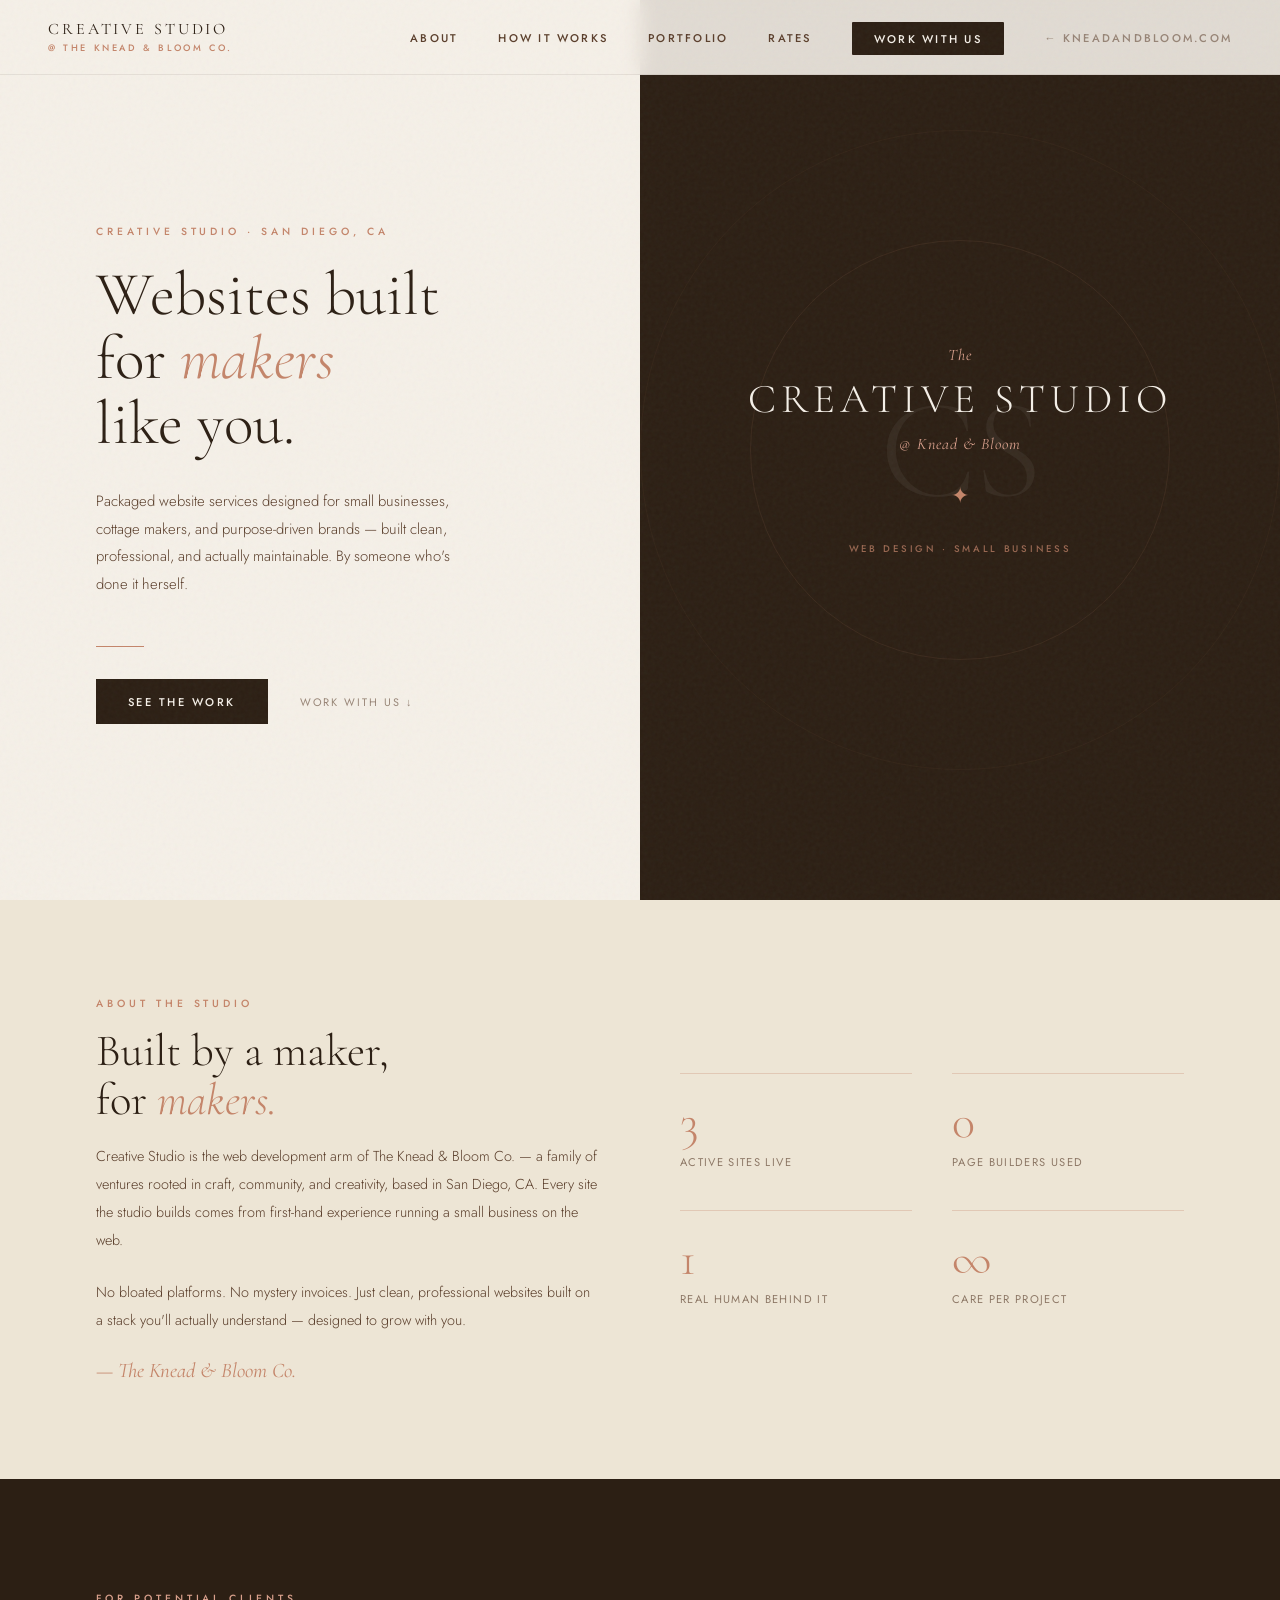
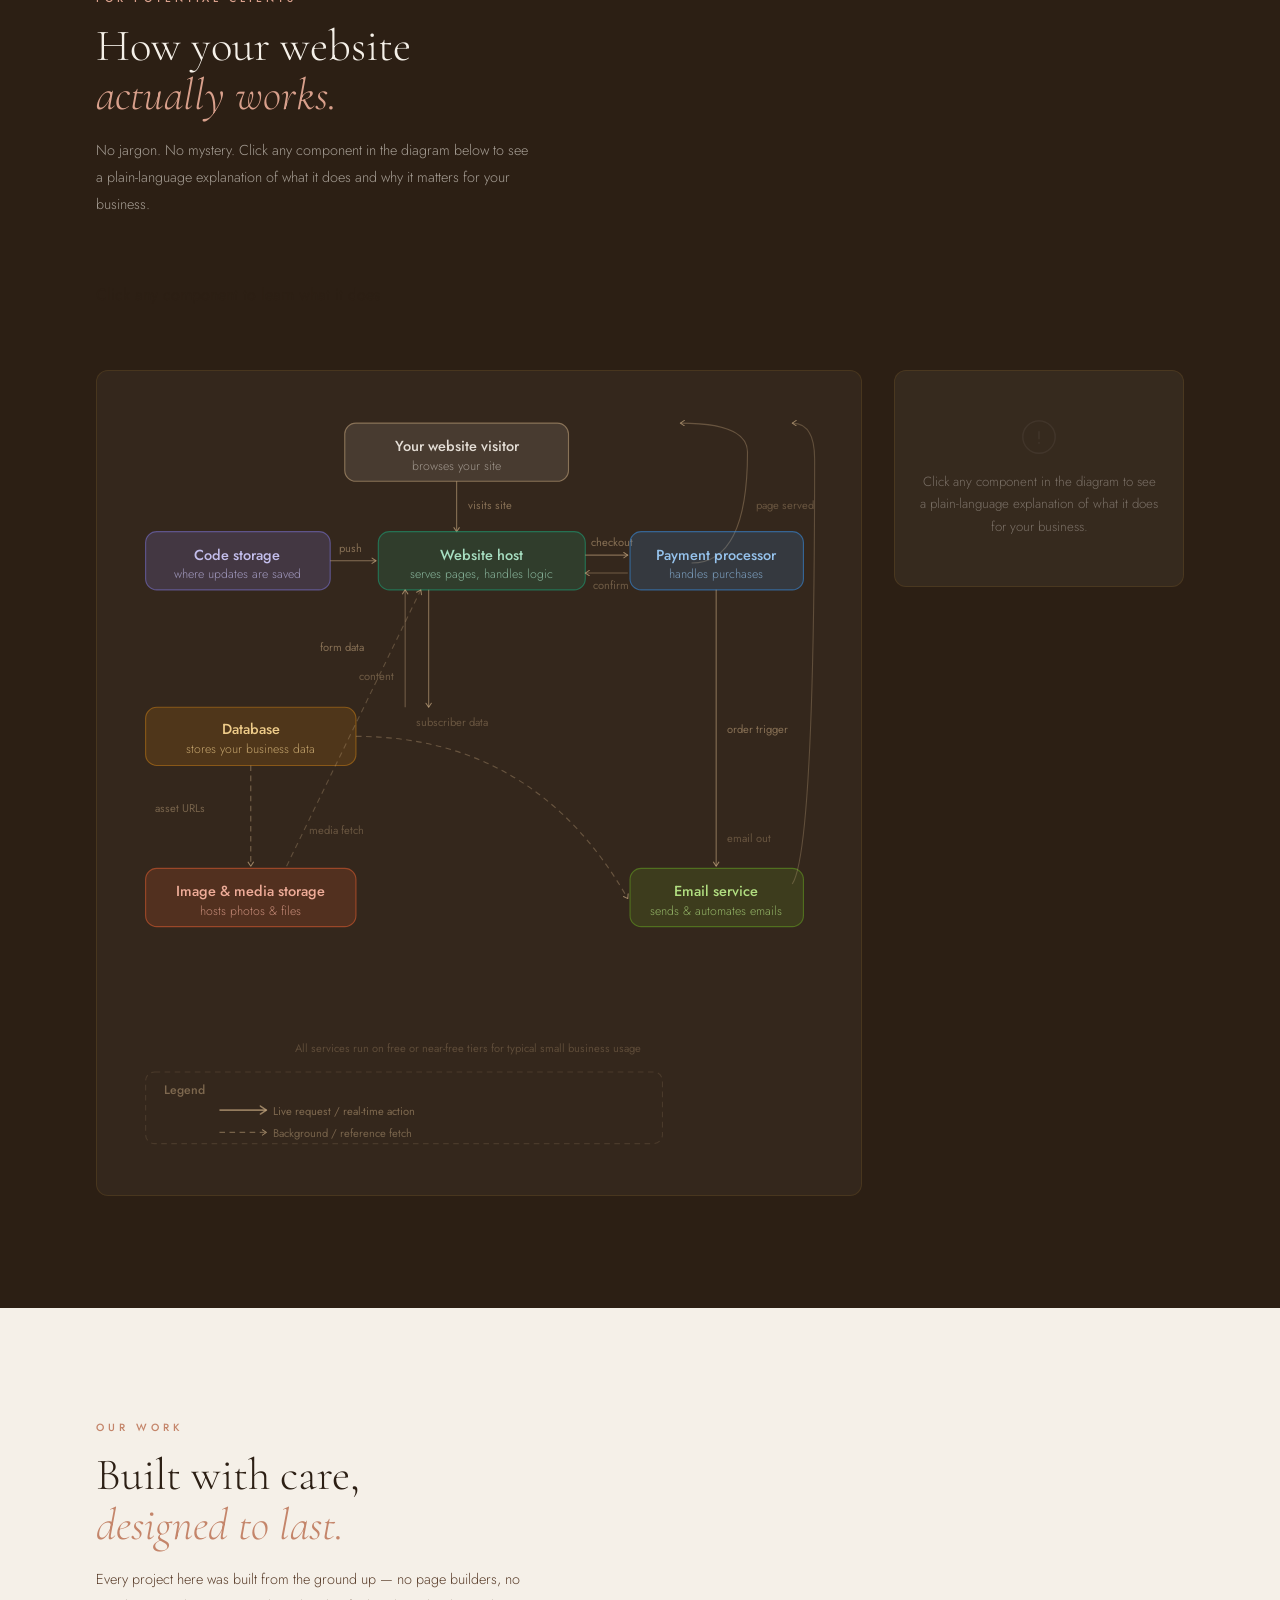
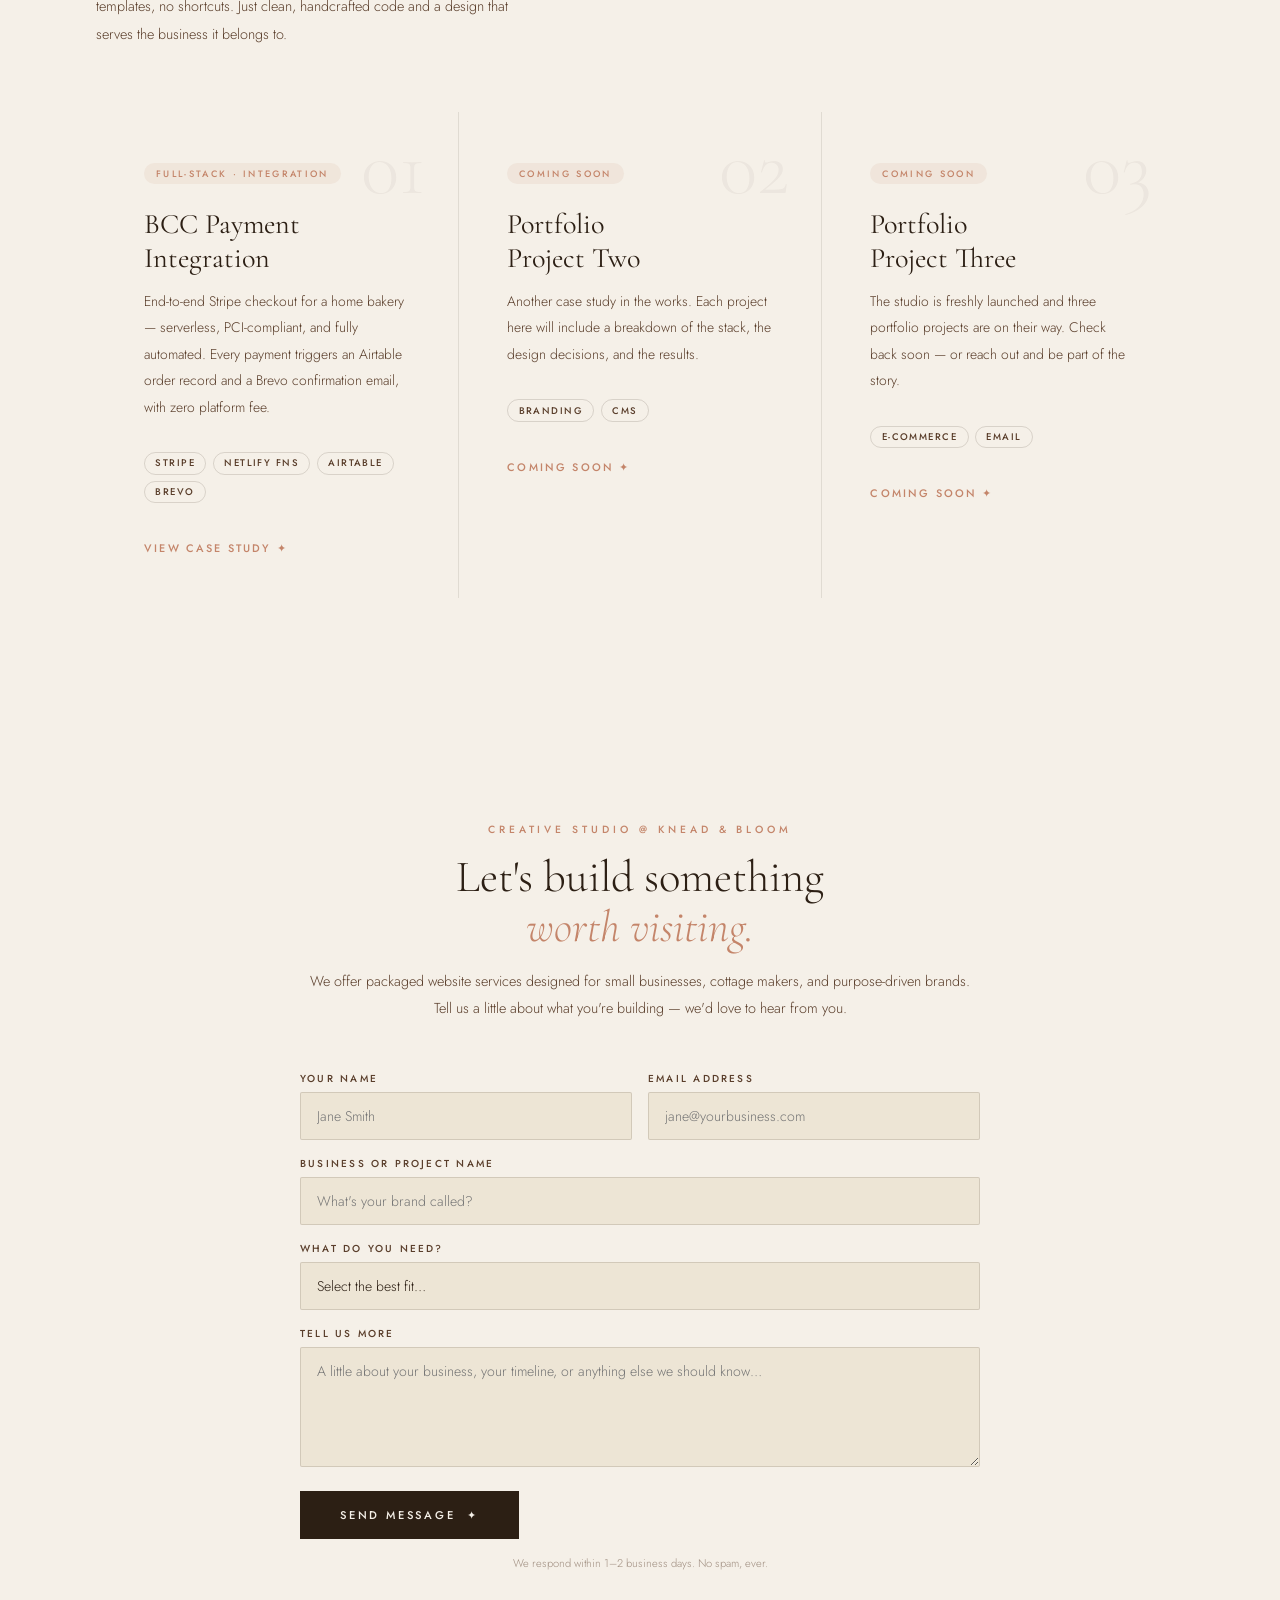
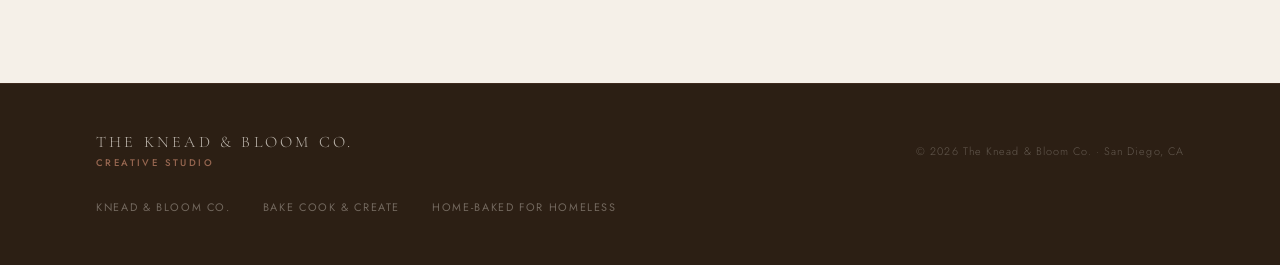
==== commit b483e49e: "add rates page, reorder sections on index page" ====
--- a/index.html
+++ b/index.html
@@ -18,9 +18,10 @@
     <span class="nav-sub">@ The Knead &amp; Bloom Co.</span>
   </a>
   <ul class="nav-links">
+    <li><a href="#about">About</a></li>
+    <li><a href="#how-it-works">How It Works</a></li>
     <li><a href="#portfolio">Portfolio</a></li>
-    <li><a href="#how-it-works">How It Works</a></li>
-    <li><a href="#about">About</a></li>
+    <li><a href="rates.html">Rates</a></li>
     <li><a href="#contact" class="nav-cta">Work With Us</a></li>
     <li><a href="https://kneadandbloom.com" target="_blank" class="nav-parent-link">← kneadandbloom.com</a></li>
   </ul>
@@ -56,6 +57,704 @@
     </div>
   </div>
 </section>
+
+<!-- ── ABOUT ─────────────────────────────────────────────────── -->
+<section class="about-strip" id="about">
+  <div class="reveal">
+    <p class="section-label">About the Studio</p>
+    <h2 class="section-title">Built by a maker,<br />for <em>makers.</em></h2>
+    <p class="about-body">
+      Creative Studio is the web development arm of The Knead &amp; Bloom Co. —
+      a family of ventures rooted in craft, community, and creativity, based in
+      San Diego, CA. Every site the studio builds comes from first-hand
+      experience running a small business on the web.
+    </p>
+    <p class="about-body">
+      No bloated platforms. No mystery invoices. Just clean, professional
+      websites built on a stack you'll actually understand — designed to grow
+      with you.
+    </p>
+    <div class="about-signature">— The Knead &amp; Bloom Co.</div>
+  </div>
+
+  <div class="about-stats reveal">
+    <div class="stat">
+      <div class="stat-num">3</div>
+      <div class="stat-label">Active Sites Live</div>
+    </div>
+    <div class="stat">
+      <div class="stat-num">0</div>
+      <div class="stat-label">Page Builders Used</div>
+    </div>
+    <div class="stat">
+      <div class="stat-num">1</div>
+      <div class="stat-label">Real Human Behind It</div>
+    </div>
+    <div class="stat">
+      <div class="stat-num">∞</div>
+      <div class="stat-label">Care Per Project</div>
+    </div>
+  </div>
+</section>
+
+<!-- ── HOW IT WORKS ──────────────────────────────────────────── -->
+<section id="how-it-works">
+  <div class="how-header reveal">
+    <p class="section-label">For Potential Clients</p>
+    <h2 class="section-title" style="color: var(--cream)">
+      How your website<br /><em style="color: var(--blush-light)"
+        >actually works.</em
+      >
+    </h2>
+    <p class="section-intro">
+      No jargon. No mystery. Click any component in the diagram below to see a
+      plain-language explanation of what it does and why it matters for your
+      business.
+    </p>
+    <span class="diagram-hint">Click any component to learn what it does</span>
+  </div>
+
+  <div class="diagram-shell reveal">
+    <!-- DIAGRAM -->
+    <div class="diagram-box">
+      <svg viewBox="0 0 640 680" xmlns="http://www.w3.org/2000/svg">
+        <defs>
+          <marker
+            id="arr"
+            viewBox="0 0 10 10"
+            refX="8"
+            refY="5"
+            markerWidth="6"
+            markerHeight="6"
+            orient="auto-start-reverse"
+          >
+            <path
+              d="M2 1L8 5L2 9"
+              fill="none"
+              stroke="rgba(200,170,130,0.7)"
+              stroke-width="1.5"
+              stroke-linecap="round"
+              stroke-linejoin="round"
+            />
+          </marker>
+        </defs>
+
+        <!-- ══ ROW 1: VISITOR (centred) ══ -->
+        <g class="node" id="n-visitor" onclick="showPanel('visitor')">
+          <rect
+            x="200"
+            y="18"
+            width="200"
+            height="52"
+            rx="10"
+            fill="rgba(240,235,225,0.1)"
+            stroke="rgba(200,170,130,0.55)"
+            stroke-width="1"
+          />
+          <text
+            x="300"
+            y="38"
+            text-anchor="middle"
+            dominant-baseline="central"
+            font-family="'Jost',sans-serif"
+            font-size="13"
+            font-weight="500"
+            fill="rgba(245,240,232,0.9)"
+          >
+            Your website visitor
+          </text>
+          <text
+            x="300"
+            y="56"
+            text-anchor="middle"
+            dominant-baseline="central"
+            font-family="'Jost',sans-serif"
+            font-size="11"
+            font-weight="300"
+            fill="rgba(245,240,232,0.5)"
+          >
+            browses your site
+          </text>
+        </g>
+
+        <!-- visitor → host (down) -->
+        <line
+          x1="300"
+          y1="70"
+          x2="300"
+          y2="115"
+          stroke="rgba(200,170,130,0.55)"
+          stroke-width="1"
+          marker-end="url(#arr)"
+        />
+        <text
+          x="310"
+          y="95"
+          font-family="'Jost',sans-serif"
+          font-size="10"
+          fill="rgba(200,170,130,0.55)"
+        >
+          visits site
+        </text>
+
+        <!-- host → visitor (return arc, right side — page served) -->
+        <path
+          d="M510 143 Q560 143 560 44 Q560 18 500 18"
+          fill="none"
+          stroke="rgba(200,170,130,0.35)"
+          stroke-width="1"
+          marker-end="url(#arr)"
+        />
+        <text
+          x="568"
+          y="95"
+          font-family="'Jost',sans-serif"
+          font-size="10"
+          fill="rgba(200,170,130,0.35)"
+          text-anchor="start"
+        >
+          page served
+        </text>
+
+        <!-- ══ ROW 2: CODE  |  HOST  |  PAYMENT ══ -->
+
+        <!-- ── Code storage ── -->
+        <g class="node" id="n-code" onclick="showPanel('code')">
+          <rect
+            x="22"
+            y="115"
+            width="165"
+            height="52"
+            rx="10"
+            fill="rgba(127,119,221,0.2)"
+            stroke="rgba(127,119,221,0.55)"
+            stroke-width="1"
+          />
+          <text
+            x="104"
+            y="135"
+            text-anchor="middle"
+            dominant-baseline="central"
+            font-family="'Jost',sans-serif"
+            font-size="13"
+            font-weight="500"
+            fill="rgba(210,205,255,0.9)"
+          >
+            Code storage
+          </text>
+          <text
+            x="104"
+            y="153"
+            text-anchor="middle"
+            dominant-baseline="central"
+            font-family="'Jost',sans-serif"
+            font-size="11"
+            font-weight="300"
+            fill="rgba(210,205,255,0.65)"
+          >
+            where updates are saved
+          </text>
+        </g>
+
+        <!-- code → host (push, horizontal) -->
+        <line
+          x1="187"
+          y1="141"
+          x2="228"
+          y2="141"
+          stroke="rgba(200,170,130,0.55)"
+          stroke-width="1"
+          marker-end="url(#arr)"
+        />
+        <text
+          x="195"
+          y="133"
+          font-family="'Jost',sans-serif"
+          font-size="10"
+          fill="rgba(200,170,130,0.55)"
+        >
+          push
+        </text>
+
+        <!-- ── Website host ── -->
+        <g class="node" id="n-host" onclick="showPanel('host')">
+          <rect
+            x="230"
+            y="115"
+            width="185"
+            height="52"
+            rx="10"
+            fill="rgba(29,158,117,0.18)"
+            stroke="rgba(29,158,117,0.6)"
+            stroke-width="1"
+          />
+          <text
+            x="322"
+            y="135"
+            text-anchor="middle"
+            dominant-baseline="central"
+            font-family="'Jost',sans-serif"
+            font-size="13"
+            font-weight="500"
+            fill="rgba(180,240,210,0.9)"
+          >
+            Website host
+          </text>
+          <text
+            x="322"
+            y="153"
+            text-anchor="middle"
+            dominant-baseline="central"
+            font-family="'Jost',sans-serif"
+            font-size="11"
+            font-weight="300"
+            fill="rgba(180,240,210,0.65)"
+          >
+            serves pages, handles logic
+          </text>
+        </g>
+
+        <!-- host → payment (checkout, horizontal →) -->
+        <line
+          x1="415"
+          y1="136"
+          x2="453"
+          y2="136"
+          stroke="rgba(200,170,130,0.55)"
+          stroke-width="1"
+          marker-end="url(#arr)"
+        />
+        <text
+          x="420"
+          y="128"
+          font-family="'Jost',sans-serif"
+          font-size="10"
+          fill="rgba(200,170,130,0.55)"
+        >
+          checkout
+        </text>
+
+        <!-- payment → host (confirm, horizontal ←) -->
+        <line
+          x1="453"
+          y1="152"
+          x2="415"
+          y2="152"
+          stroke="rgba(200,170,130,0.4)"
+          stroke-width="1"
+          marker-end="url(#arr)"
+        />
+        <text
+          x="422"
+          y="166"
+          font-family="'Jost',sans-serif"
+          font-size="10"
+          fill="rgba(200,170,130,0.4)"
+        >
+          confirm
+        </text>
+
+        <!-- ── Payment processor ── -->
+        <g class="node" id="n-payment" onclick="showPanel('payment')">
+          <rect
+            x="455"
+            y="115"
+            width="155"
+            height="52"
+            rx="10"
+            fill="rgba(55,138,221,0.18)"
+            stroke="rgba(55,138,221,0.6)"
+            stroke-width="1"
+          />
+          <text
+            x="532"
+            y="135"
+            text-anchor="middle"
+            dominant-baseline="central"
+            font-family="'Jost',sans-serif"
+            font-size="13"
+            font-weight="500"
+            fill="rgba(160,210,255,0.9)"
+          >
+            Payment processor
+          </text>
+          <text
+            x="532"
+            y="153"
+            text-anchor="middle"
+            dominant-baseline="central"
+            font-family="'Jost',sans-serif"
+            font-size="11"
+            font-weight="300"
+            fill="rgba(160,210,255,0.65)"
+          >
+            handles purchases
+          </text>
+        </g>
+
+        <!-- ══ ROW 3: DATABASE  (left col, below host) ══ -->
+
+        <!-- host → db (form data, down-left ↓) -->
+        <line
+          x1="275"
+          y1="167"
+          x2="275"
+          y2="272"
+          stroke="rgba(200,170,130,0.55)"
+          stroke-width="1"
+          marker-end="url(#arr)"
+        />
+        <text
+          x="178"
+          y="222"
+          font-family="'Jost',sans-serif"
+          font-size="10"
+          fill="rgba(200,170,130,0.55)"
+        >
+          form data
+        </text>
+
+        <!-- db → host (content, up-right ↑) -->
+        <line
+          x1="254"
+          y1="272"
+          x2="254"
+          y2="167"
+          stroke="rgba(200,170,130,0.4)"
+          stroke-width="1"
+          marker-end="url(#arr)"
+        />
+        <text
+          x="213"
+          y="248"
+          font-family="'Jost',sans-serif"
+          font-size="10"
+          fill="rgba(200,170,130,0.4)"
+        >
+          content
+        </text>
+
+        <!-- ── Database ── -->
+        <g class="node" id="n-db" onclick="showPanel('db')">
+          <rect
+            x="22"
+            y="272"
+            width="188"
+            height="52"
+            rx="10"
+            fill="rgba(186,117,23,0.2)"
+            stroke="rgba(186,117,23,0.6)"
+            stroke-width="1"
+          />
+          <text
+            x="116"
+            y="291"
+            text-anchor="middle"
+            dominant-baseline="central"
+            font-family="'Jost',sans-serif"
+            font-size="13"
+            font-weight="500"
+            fill="rgba(255,220,150,0.9)"
+          >
+            Database
+          </text>
+          <text
+            x="116"
+            y="309"
+            text-anchor="middle"
+            dominant-baseline="central"
+            font-family="'Jost',sans-serif"
+            font-size="11"
+            font-weight="300"
+            fill="rgba(255,220,150,0.65)"
+          >
+            stores your business data
+          </text>
+        </g>
+
+        <!-- ══ ROW 4: MEDIA STORAGE  (left col, below db) ══ -->
+
+        <!-- db → media (asset URLs, dashed ↓) -->
+        <line
+          x1="116"
+          y1="324"
+          x2="116"
+          y2="414"
+          stroke="rgba(200,170,130,0.45)"
+          stroke-width="1"
+          stroke-dasharray="5,4"
+          marker-end="url(#arr)"
+        />
+        <text
+          x="30"
+          y="366"
+          font-family="'Jost',sans-serif"
+          font-size="10"
+          fill="rgba(200,170,130,0.45)"
+        >
+          asset URLs
+        </text>
+
+        <!-- media → host (media fetch, dashed diagonal) -->
+        <path
+          d="M148 414 L268 167"
+          fill="none"
+          stroke="rgba(200,170,130,0.3)"
+          stroke-width="1"
+          stroke-dasharray="5,4"
+          marker-end="url(#arr)"
+        />
+        <text
+          x="168"
+          y="385"
+          font-family="'Jost',sans-serif"
+          font-size="10"
+          fill="rgba(200,170,130,0.35)"
+        >
+          media fetch
+        </text>
+
+        <!-- ── Image & media storage ── -->
+        <g class="node" id="n-media" onclick="showPanel('media')">
+          <rect
+            x="22"
+            y="416"
+            width="188"
+            height="52"
+            rx="10"
+            fill="rgba(216,90,48,0.18)"
+            stroke="rgba(216,90,48,0.6)"
+            stroke-width="1"
+          />
+          <text
+            x="116"
+            y="436"
+            text-anchor="middle"
+            dominant-baseline="central"
+            font-family="'Jost',sans-serif"
+            font-size="13"
+            font-weight="500"
+            fill="rgba(255,185,165,0.9)"
+          >
+            Image &amp; media storage
+          </text>
+          <text
+            x="116"
+            y="454"
+            text-anchor="middle"
+            dominant-baseline="central"
+            font-family="'Jost',sans-serif"
+            font-size="11"
+            font-weight="300"
+            fill="rgba(255,185,165,0.65)"
+          >
+            hosts photos &amp; files
+          </text>
+        </g>
+
+        <!-- ══ ROW 3–4 RIGHT COL: EMAIL (below payment) ══ -->
+
+        <!-- payment → email (order trigger ↓) -->
+        <line
+          x1="532"
+          y1="167"
+          x2="532"
+          y2="414"
+          stroke="rgba(200,170,130,0.55)"
+          stroke-width="1"
+          marker-end="url(#arr)"
+        />
+        <text
+          x="542"
+          y="295"
+          font-family="'Jost',sans-serif"
+          font-size="10"
+          fill="rgba(200,170,130,0.55)"
+        >
+          order trigger
+        </text>
+
+        <!-- db → email (subscriber data, dashed curved) -->
+        <path
+          d="M210 298 Q370 298 453 443"
+          fill="none"
+          stroke="rgba(200,170,130,0.35)"
+          stroke-width="1"
+          stroke-dasharray="5,4"
+          marker-end="url(#arr)"
+        />
+        <text
+          x="296"
+          y="289"
+          text-anchor="middle"
+          font-family="'Jost',sans-serif"
+          font-size="10"
+          fill="rgba(200,170,130,0.35)"
+        >
+          subscriber data
+        </text>
+
+        <!-- ── Email service ── -->
+        <g class="node" id="n-email" onclick="showPanel('email')">
+          <rect
+            x="455"
+            y="416"
+            width="155"
+            height="52"
+            rx="10"
+            fill="rgba(99,153,34,0.18)"
+            stroke="rgba(99,153,34,0.6)"
+            stroke-width="1"
+          />
+          <text
+            x="532"
+            y="436"
+            text-anchor="middle"
+            dominant-baseline="central"
+            font-family="'Jost',sans-serif"
+            font-size="13"
+            font-weight="500"
+            fill="rgba(190,240,140,0.9)"
+          >
+            Email service
+          </text>
+          <text
+            x="532"
+            y="454"
+            text-anchor="middle"
+            dominant-baseline="central"
+            font-family="'Jost',sans-serif"
+            font-size="11"
+            font-weight="300"
+            fill="rgba(190,240,140,0.65)"
+          >
+            sends &amp; automates emails
+          </text>
+        </g>
+
+        <!-- email → visitor (email out arc, right side) -->
+        <path
+          d="M600 430 Q620 400 620 50 Q620 18 600 18"
+          fill="none"
+          stroke="rgba(200,170,130,0.3)"
+          stroke-width="1"
+          marker-end="url(#arr)"
+        />
+        <text
+          x="542"
+          y="392"
+          font-family="'Jost',sans-serif"
+          font-size="10"
+          fill="rgba(200,170,130,0.35)"
+        >
+          email out
+        </text>
+
+        <!-- ══ LEGEND ══ -->
+        <rect
+          x="22"
+          y="598"
+          width="462"
+          height="64"
+          rx="8"
+          fill="none"
+          stroke="rgba(200,170,130,0.15)"
+          stroke-width="1"
+          stroke-dasharray="5,4"
+        />
+        <text
+          x="38"
+          y="618"
+          font-family="'Jost',sans-serif"
+          font-size="11"
+          font-weight="500"
+          fill="rgba(200,170,130,0.5)"
+        >
+          Legend
+        </text>
+        <line
+          x1="88"
+          y1="632"
+          x2="130"
+          y2="632"
+          stroke="rgba(200,170,130,0.65)"
+          stroke-width="1.5"
+          marker-end="url(#arr)"
+        />
+        <text
+          x="136"
+          y="636"
+          font-family="'Jost',sans-serif"
+          font-size="10"
+          fill="rgba(200,170,130,0.5)"
+        >
+          Live request / real-time action
+        </text>
+        <line
+          x1="88"
+          y1="652"
+          x2="130"
+          y2="652"
+          stroke="rgba(200,170,130,0.45)"
+          stroke-width="1"
+          stroke-dasharray="5,4"
+          marker-end="url(#arr)"
+        />
+        <text
+          x="136"
+          y="656"
+          font-family="'Jost',sans-serif"
+          font-size="10"
+          fill="rgba(200,170,130,0.45)"
+        >
+          Background / reference fetch
+        </text>
+
+        <text
+          x="310"
+          y="580"
+          text-anchor="middle"
+          font-family="'Jost',sans-serif"
+          font-size="10"
+          fill="rgba(200,170,130,0.28)"
+        >
+          All services run on free or near-free tiers for typical small business
+          usage
+        </text>
+      </svg>
+    </div>
+
+    <!-- INFO PANEL -->
+    <div class="info-panel-wrap">
+      <div class="info-panel" id="info-panel">
+        <div id="panel-content">
+          <div class="panel-empty-dark">
+            <svg width="36" height="36" viewBox="0 0 40 40" fill="none">
+              <circle
+                cx="20"
+                cy="20"
+                r="18"
+                stroke="rgba(245,240,232,0.4)"
+                stroke-width="1.5"
+              />
+              <path
+                d="M20 14v8M20 26v1"
+                stroke="rgba(245,240,232,0.4)"
+                stroke-width="1.5"
+                stroke-linecap="round"
+              />
+            </svg>
+            <p>
+              Click any component in the diagram to see a plain-language
+              explanation of what it does for your business.
+            </p>
+          </div>
+        </div>
+      </div>
+    </div>
+  </div>
+</section>
+
 
 <!-- ── PORTFOLIO ─────────────────────────────────────────────── -->
 <section id="portfolio">
@@ -120,234 +819,7 @@
   </div>
 </section>
 
-<!-- ── HOW IT WORKS ──────────────────────────────────────────── -->
-<section id="how-it-works">
-  <div class="how-header reveal">
-    <p class="section-label">For Potential Clients</p>
-    <h2 class="section-title" style="color:var(--cream);">How your website<br/><em style="color:var(--blush-light);">actually works.</em></h2>
-    <p class="section-intro">No jargon. No mystery. Click any component in the diagram below to see a plain-language explanation of what it does and why it matters for your business.</p>
-    <span class="diagram-hint">Click any component to learn what it does</span>
-  </div>
-
-  <div class="diagram-shell reveal">
-    <!-- DIAGRAM -->
-    <div class="diagram-box">
-      <svg viewBox="0 0 640 680" xmlns="http://www.w3.org/2000/svg">
-        <defs>
-          <marker id="arr" viewBox="0 0 10 10" refX="8" refY="5"
-                  markerWidth="6" markerHeight="6" orient="auto-start-reverse">
-            <path d="M2 1L8 5L2 9" fill="none" stroke="rgba(200,170,130,0.7)"
-                  stroke-width="1.5" stroke-linecap="round" stroke-linejoin="round"/>
-          </marker>
-        </defs>
-
-        <!-- ══ ROW 1: VISITOR (centred) ══ -->
-        <g class="node" id="n-visitor" onclick="showPanel('visitor')">
-          <rect x="200" y="18" width="200" height="52" rx="10"
-                fill="rgba(240,235,225,0.1)" stroke="rgba(200,170,130,0.55)" stroke-width="1"/>
-          <text x="300" y="38" text-anchor="middle" dominant-baseline="central"
-                font-family="'Jost',sans-serif" font-size="13" font-weight="500" fill="rgba(245,240,232,0.9)">Your website visitor</text>
-          <text x="300" y="56" text-anchor="middle" dominant-baseline="central"
-                font-family="'Jost',sans-serif" font-size="11" font-weight="300" fill="rgba(245,240,232,0.5)">browses your site</text>
-        </g>
-
-        <!-- visitor → host (down) -->
-        <line x1="300" y1="70" x2="300" y2="115"
-              stroke="rgba(200,170,130,0.55)" stroke-width="1" marker-end="url(#arr)"/>
-        <text x="310" y="95" font-family="'Jost',sans-serif" font-size="10" fill="rgba(200,170,130,0.55)">visits site</text>
-
-        <!-- host → visitor (return arc, right side — page served) -->
-        <path d="M510 143 Q560 143 560 44 Q560 18 500 18"
-              fill="none" stroke="rgba(200,170,130,0.35)" stroke-width="1" marker-end="url(#arr)"/>
-        <text x="568" y="95" font-family="'Jost',sans-serif" font-size="10" fill="rgba(200,170,130,0.35)" text-anchor="start">page served</text>
-
-        <!-- ══ ROW 2: CODE  |  HOST  |  PAYMENT ══ -->
-
-        <!-- ── Code storage ── -->
-        <g class="node" id="n-code" onclick="showPanel('code')">
-          <rect x="22" y="115" width="165" height="52" rx="10"
-                fill="rgba(127,119,221,0.2)" stroke="rgba(127,119,221,0.55)" stroke-width="1"/>
-          <text x="104" y="135" text-anchor="middle" dominant-baseline="central"
-                font-family="'Jost',sans-serif" font-size="13" font-weight="500" fill="rgba(210,205,255,0.9)">Code storage</text>
-          <text x="104" y="153" text-anchor="middle" dominant-baseline="central"
-                font-family="'Jost',sans-serif" font-size="11" font-weight="300" fill="rgba(210,205,255,0.65)">where updates are saved</text>
-        </g>
-
-        <!-- code → host (push, horizontal) -->
-        <line x1="187" y1="141" x2="228" y2="141"
-              stroke="rgba(200,170,130,0.55)" stroke-width="1" marker-end="url(#arr)"/>
-        <text x="195" y="133" font-family="'Jost',sans-serif" font-size="10" fill="rgba(200,170,130,0.55)">push</text>
-
-        <!-- ── Website host ── -->
-        <g class="node" id="n-host" onclick="showPanel('host')">
-          <rect x="230" y="115" width="185" height="52" rx="10"
-                fill="rgba(29,158,117,0.18)" stroke="rgba(29,158,117,0.6)" stroke-width="1"/>
-          <text x="322" y="135" text-anchor="middle" dominant-baseline="central"
-                font-family="'Jost',sans-serif" font-size="13" font-weight="500" fill="rgba(180,240,210,0.9)">Website host</text>
-          <text x="322" y="153" text-anchor="middle" dominant-baseline="central"
-                font-family="'Jost',sans-serif" font-size="11" font-weight="300" fill="rgba(180,240,210,0.65)">serves pages, handles logic</text>
-        </g>
-
-        <!-- host → payment (checkout, horizontal →) -->
-        <line x1="415" y1="136" x2="453" y2="136"
-              stroke="rgba(200,170,130,0.55)" stroke-width="1" marker-end="url(#arr)"/>
-        <text x="420" y="128" font-family="'Jost',sans-serif" font-size="10" fill="rgba(200,170,130,0.55)">checkout</text>
-
-        <!-- payment → host (confirm, horizontal ←) -->
-        <line x1="453" y1="152" x2="415" y2="152"
-              stroke="rgba(200,170,130,0.4)" stroke-width="1" marker-end="url(#arr)"/>
-        <text x="422" y="166" font-family="'Jost',sans-serif" font-size="10" fill="rgba(200,170,130,0.4)">confirm</text>
-
-        <!-- ── Payment processor ── -->
-        <g class="node" id="n-payment" onclick="showPanel('payment')">
-          <rect x="455" y="115" width="155" height="52" rx="10"
-                fill="rgba(55,138,221,0.18)" stroke="rgba(55,138,221,0.6)" stroke-width="1"/>
-          <text x="532" y="135" text-anchor="middle" dominant-baseline="central"
-                font-family="'Jost',sans-serif" font-size="13" font-weight="500" fill="rgba(160,210,255,0.9)">Payment processor</text>
-          <text x="532" y="153" text-anchor="middle" dominant-baseline="central"
-                font-family="'Jost',sans-serif" font-size="11" font-weight="300" fill="rgba(160,210,255,0.65)">handles purchases</text>
-        </g>
-
-        <!-- ══ ROW 3: DATABASE  (left col, below host) ══ -->
-
-        <!-- host → db (form data, down-left ↓) -->
-        <line x1="275" y1="167" x2="275" y2="272"
-              stroke="rgba(200,170,130,0.55)" stroke-width="1" marker-end="url(#arr)"/>
-        <text x="178" y="222" font-family="'Jost',sans-serif" font-size="10" fill="rgba(200,170,130,0.55)">form data</text>
-
-        <!-- db → host (content, up-right ↑) -->
-        <line x1="254" y1="272" x2="254" y2="167"
-              stroke="rgba(200,170,130,0.4)" stroke-width="1" marker-end="url(#arr)"/>
-        <text x="213" y="248" font-family="'Jost',sans-serif" font-size="10" fill="rgba(200,170,130,0.4)">content</text>
-
-        <!-- ── Database ── -->
-        <g class="node" id="n-db" onclick="showPanel('db')">
-          <rect x="22" y="272" width="188" height="52" rx="10"
-                fill="rgba(186,117,23,0.2)" stroke="rgba(186,117,23,0.6)" stroke-width="1"/>
-          <text x="116" y="291" text-anchor="middle" dominant-baseline="central"
-                font-family="'Jost',sans-serif" font-size="13" font-weight="500" fill="rgba(255,220,150,0.9)">Database</text>
-          <text x="116" y="309" text-anchor="middle" dominant-baseline="central"
-                font-family="'Jost',sans-serif" font-size="11" font-weight="300" fill="rgba(255,220,150,0.65)">stores your business data</text>
-        </g>
-
-        <!-- ══ ROW 4: MEDIA STORAGE  (left col, below db) ══ -->
-
-        <!-- db → media (asset URLs, dashed ↓) -->
-        <line x1="116" y1="324" x2="116" y2="414"
-              stroke="rgba(200,170,130,0.45)" stroke-width="1" stroke-dasharray="5,4" marker-end="url(#arr)"/>
-        <text x="30" y="366" font-family="'Jost',sans-serif" font-size="10" fill="rgba(200,170,130,0.45)">asset URLs</text>
-
-        <!-- media → host (media fetch, dashed diagonal) -->
-        <path d="M148 414 L268 167" fill="none"
-              stroke="rgba(200,170,130,0.3)" stroke-width="1" stroke-dasharray="5,4" marker-end="url(#arr)"/>
-        <text x="168" y="385" font-family="'Jost',sans-serif" font-size="10" fill="rgba(200,170,130,0.35)">media fetch</text>
-
-        <!-- ── Image & media storage ── -->
-        <g class="node" id="n-media" onclick="showPanel('media')">
-          <rect x="22" y="416" width="188" height="52" rx="10"
-                fill="rgba(216,90,48,0.18)" stroke="rgba(216,90,48,0.6)" stroke-width="1"/>
-          <text x="116" y="436" text-anchor="middle" dominant-baseline="central"
-                font-family="'Jost',sans-serif" font-size="13" font-weight="500" fill="rgba(255,185,165,0.9)">Image &amp; media storage</text>
-          <text x="116" y="454" text-anchor="middle" dominant-baseline="central"
-                font-family="'Jost',sans-serif" font-size="11" font-weight="300" fill="rgba(255,185,165,0.65)">hosts photos &amp; files</text>
-        </g>
-
-        <!-- ══ ROW 3–4 RIGHT COL: EMAIL (below payment) ══ -->
-
-        <!-- payment → email (order trigger ↓) -->
-        <line x1="532" y1="167" x2="532" y2="414"
-              stroke="rgba(200,170,130,0.55)" stroke-width="1" marker-end="url(#arr)"/>
-        <text x="542" y="295" font-family="'Jost',sans-serif" font-size="10" fill="rgba(200,170,130,0.55)">order trigger</text>
-
-        <!-- db → email (subscriber data, dashed curved) -->
-        <path d="M210 298 Q370 298 453 443" fill="none"
-              stroke="rgba(200,170,130,0.35)" stroke-width="1" stroke-dasharray="5,4" marker-end="url(#arr)"/>
-        <text x="296" y="289" text-anchor="middle"
-              font-family="'Jost',sans-serif" font-size="10" fill="rgba(200,170,130,0.35)">subscriber data</text>
-
-        <!-- ── Email service ── -->
-        <g class="node" id="n-email" onclick="showPanel('email')">
-          <rect x="455" y="416" width="155" height="52" rx="10"
-                fill="rgba(99,153,34,0.18)" stroke="rgba(99,153,34,0.6)" stroke-width="1"/>
-          <text x="532" y="436" text-anchor="middle" dominant-baseline="central"
-                font-family="'Jost',sans-serif" font-size="13" font-weight="500" fill="rgba(190,240,140,0.9)">Email service</text>
-          <text x="532" y="454" text-anchor="middle" dominant-baseline="central"
-                font-family="'Jost',sans-serif" font-size="11" font-weight="300" fill="rgba(190,240,140,0.65)">sends &amp; automates emails</text>
-        </g>
-
-        <!-- email → visitor (email out arc, right side) -->
-        <path d="M600 430 Q620 400 620 50 Q620 18 600 18"
-              fill="none" stroke="rgba(200,170,130,0.3)" stroke-width="1" marker-end="url(#arr)"/>
-        <text x="542" y="392" font-family="'Jost',sans-serif" font-size="10" fill="rgba(200,170,130,0.35)">email out</text>
-
-        <!-- ══ LEGEND ══ -->
-        <rect x="22" y="598" width="462" height="64" rx="8"
-              fill="none" stroke="rgba(200,170,130,0.15)" stroke-width="1" stroke-dasharray="5,4"/>
-        <text x="38" y="618" font-family="'Jost',sans-serif" font-size="11" font-weight="500" fill="rgba(200,170,130,0.5)">Legend</text>
-        <line x1="88" y1="632" x2="130" y2="632"
-              stroke="rgba(200,170,130,0.65)" stroke-width="1.5" marker-end="url(#arr)"/>
-        <text x="136" y="636" font-family="'Jost',sans-serif" font-size="10" fill="rgba(200,170,130,0.5)">Live request / real-time action</text>
-        <line x1="88" y1="652" x2="130" y2="652"
-              stroke="rgba(200,170,130,0.45)" stroke-width="1" stroke-dasharray="5,4" marker-end="url(#arr)"/>
-        <text x="136" y="656" font-family="'Jost',sans-serif" font-size="10" fill="rgba(200,170,130,0.45)">Background / reference fetch</text>
-
-        <text x="310" y="580" text-anchor="middle"
-              font-family="'Jost',sans-serif" font-size="10" fill="rgba(200,170,130,0.28)">
-          All services run on free or near-free tiers for typical small business usage
-        </text>
-      </svg>
-    </div>
-
-    <!-- INFO PANEL -->
-    <div class="info-panel-wrap">
-      <div class="info-panel" id="info-panel">
-        <div id="panel-content">
-          <div class="panel-empty-dark">
-            <svg width="36" height="36" viewBox="0 0 40 40" fill="none">
-              <circle cx="20" cy="20" r="18" stroke="rgba(245,240,232,0.4)" stroke-width="1.5"/>
-              <path d="M20 14v8M20 26v1" stroke="rgba(245,240,232,0.4)" stroke-width="1.5" stroke-linecap="round"/>
-            </svg>
-            <p>Click any component in the diagram to see a plain-language explanation of what it does for your business.</p>
-          </div>
-        </div>
-      </div>
-    </div>
-  </div>
-</section>
-
-<!-- ── ABOUT ─────────────────────────────────────────────────── -->
-<section class="about-strip" id="about">
-  <div class="reveal">
-    <p class="section-label">About the Studio</p>
-    <h2 class="section-title">Built by a maker,<br/>for <em>makers.</em></h2>
-    <p class="about-body">
-      Creative Studio is the web development arm of The Knead &amp; Bloom Co. — a family of ventures rooted in craft, community, and creativity, based in San Diego, CA. Every site the studio builds comes from first-hand experience running a small business on the web.
-    </p>
-    <p class="about-body">
-      No bloated platforms. No mystery invoices. Just clean, professional websites built on a stack you'll actually understand — designed to grow with you.
-    </p>
-    <div class="about-signature">— The Knead &amp; Bloom Co.</div>
-  </div>
-
-  <div class="about-stats reveal">
-    <div class="stat">
-      <div class="stat-num">3</div>
-      <div class="stat-label">Active Sites Live</div>
-    </div>
-    <div class="stat">
-      <div class="stat-num">0</div>
-      <div class="stat-label">Page Builders Used</div>
-    </div>
-    <div class="stat">
-      <div class="stat-num">1</div>
-      <div class="stat-label">Real Human Behind It</div>
-    </div>
-    <div class="stat">
-      <div class="stat-num">∞</div>
-      <div class="stat-label">Care Per Project</div>
-    </div>
-  </div>
-</section>
+
 
 <!-- ── CONTACT ───────────────────────────────────────────────── -->
 <section id="contact">
@@ -442,7 +914,7 @@
   </div>
   <p class="footer-copy">© 2026 The Knead &amp; Bloom Co. · San Diego, CA</p>
   <ul class="footer-links">
-    <li><a href="https://kneadandbloom.com" target="_blank">Knead &amp; Bloom</a></li>
+    <li><a href="https://kneadandbloom.com" target="_blank">Knead &amp; Bloom Co.</a></li>
     <li><a href="https://bakecookcreate.com" target="_blank">Bake Cook &amp; Create</a></li>
     <li><a href="https://homebakedforhomeless.com" target="_blank">Home-Baked for Homeless</a></li>
   </ul>
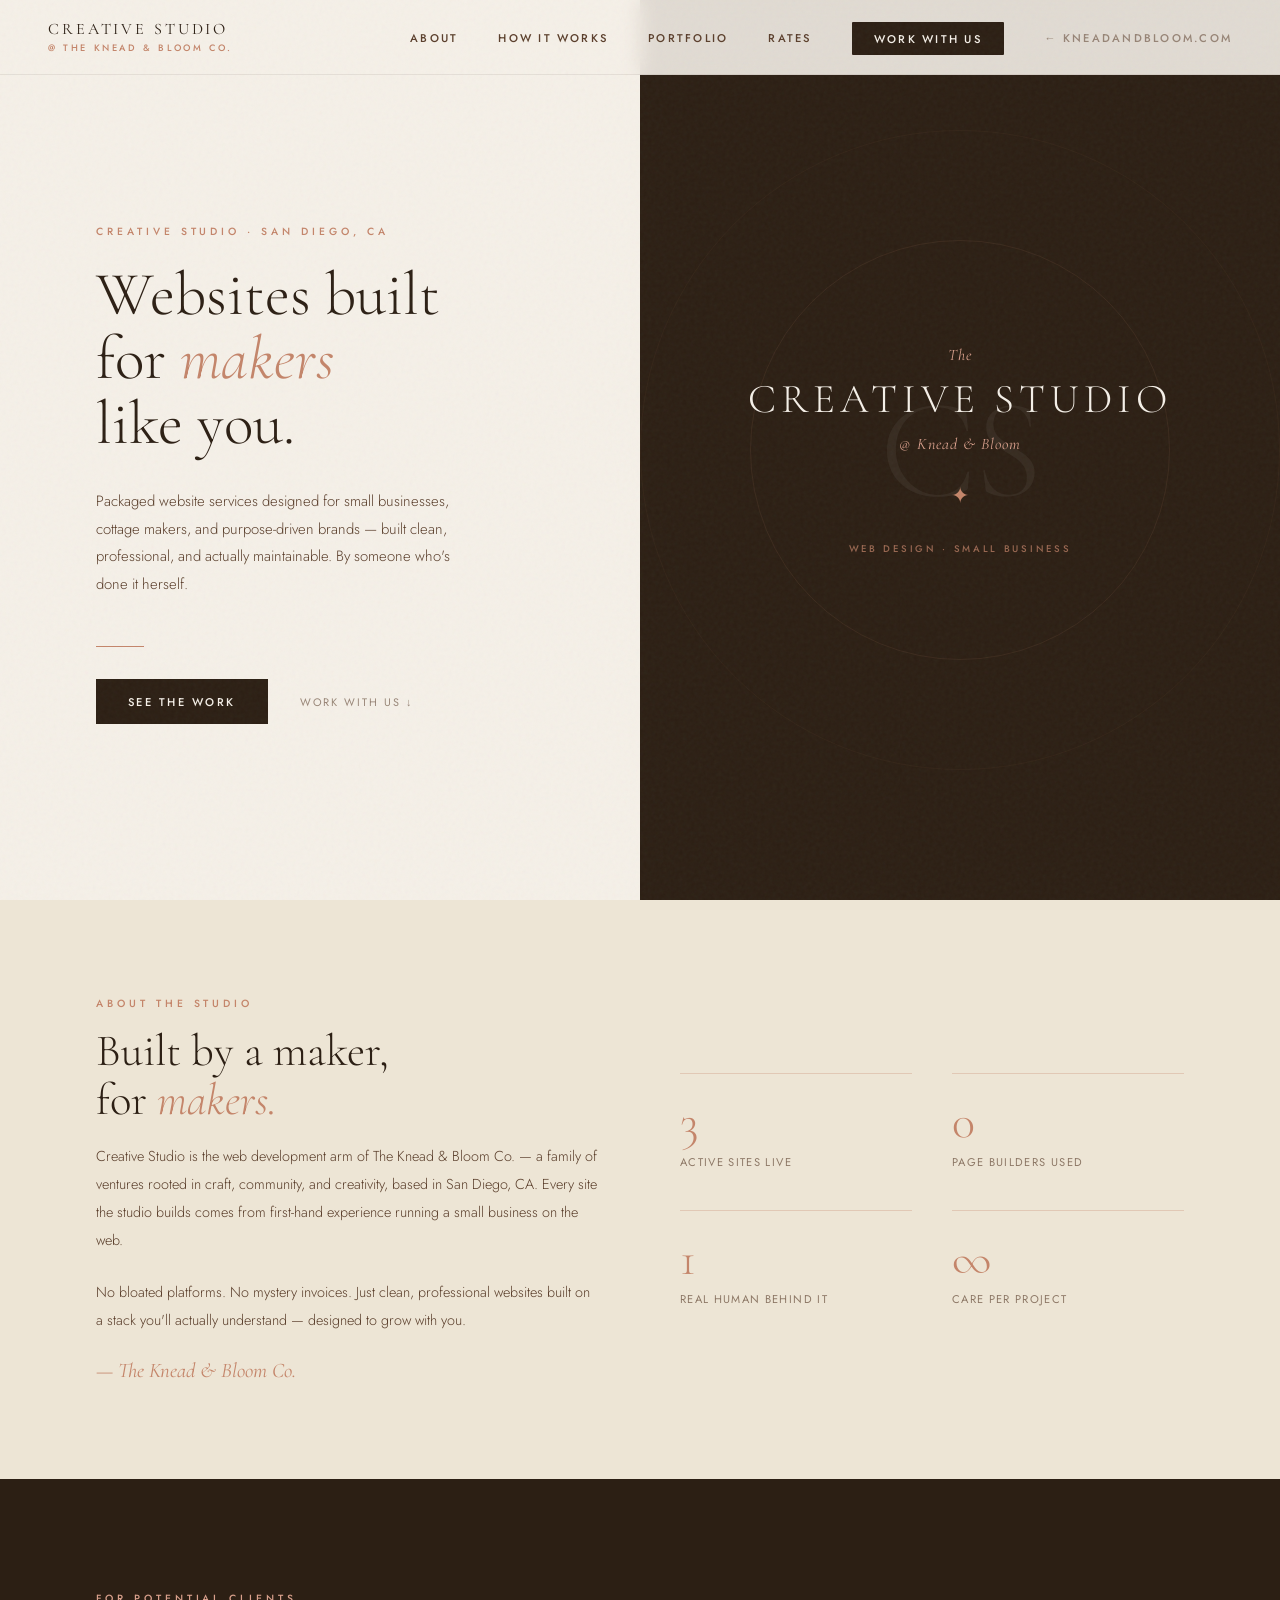
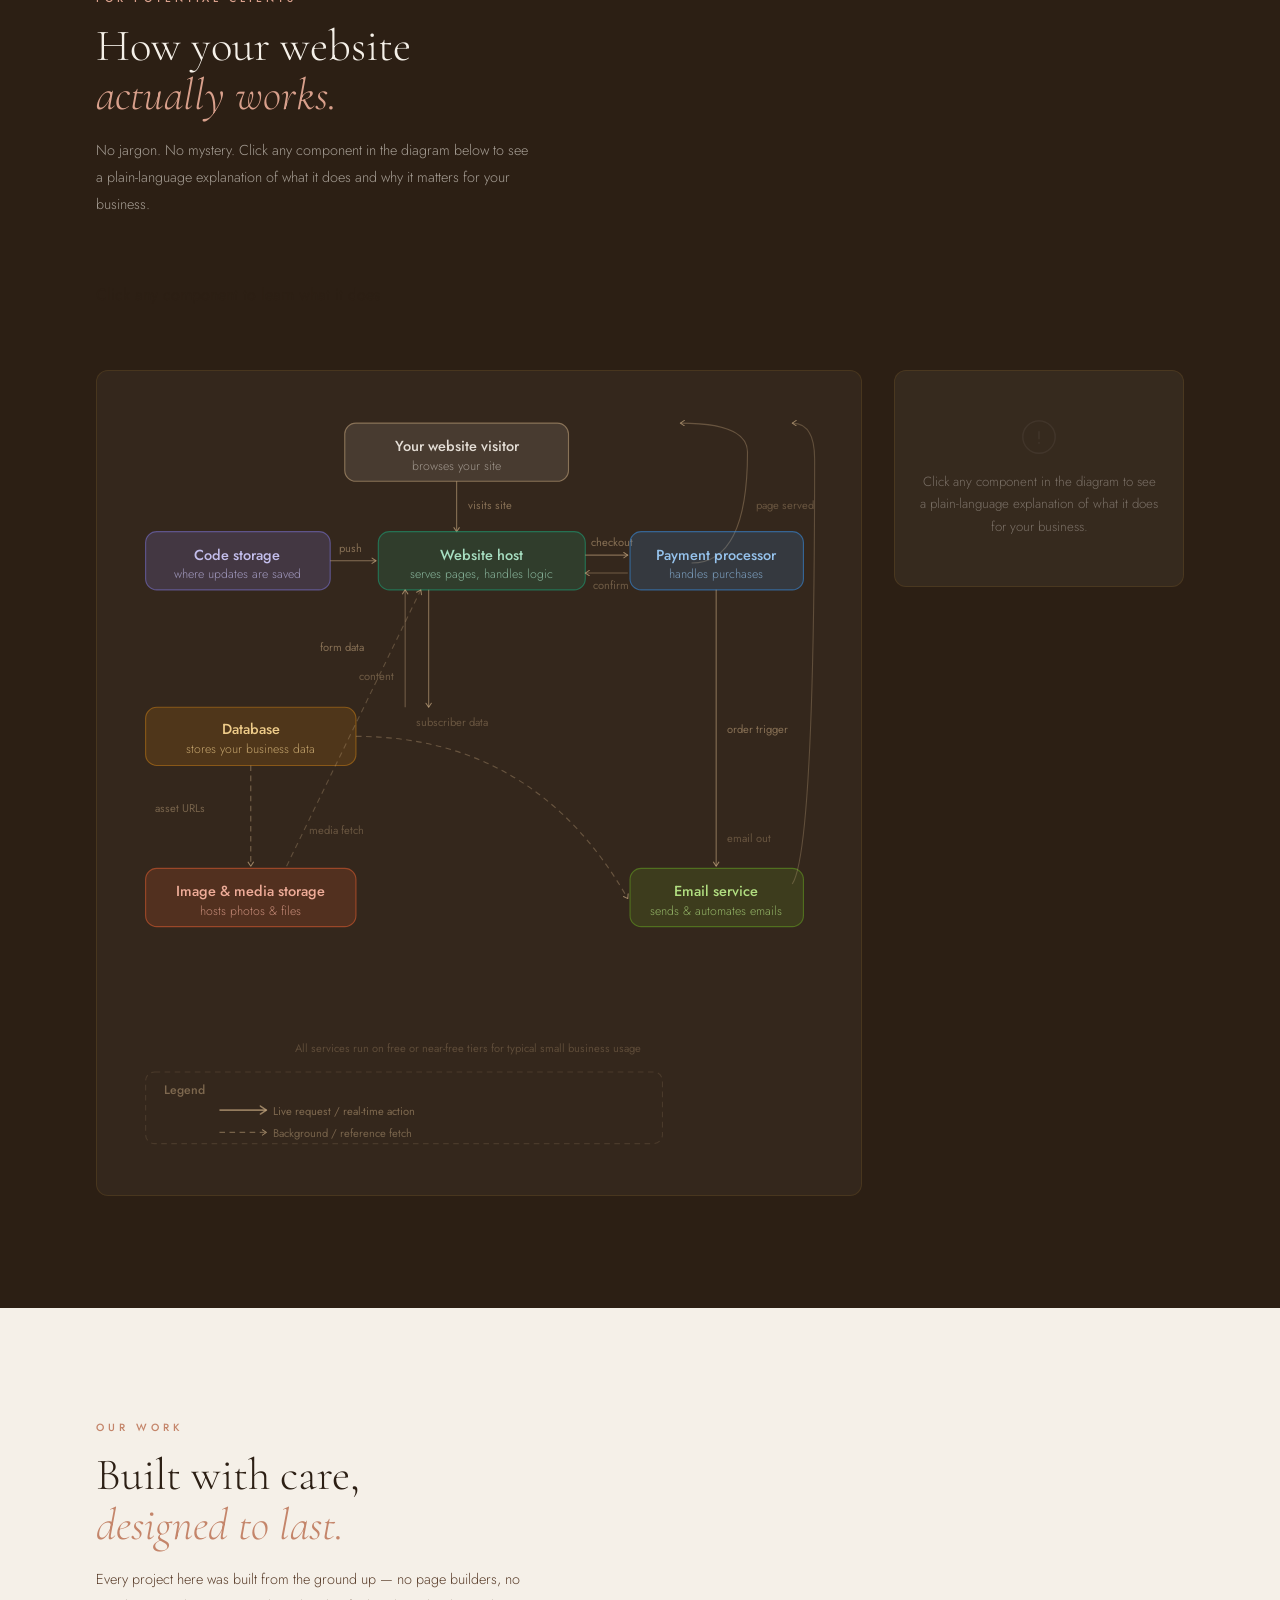
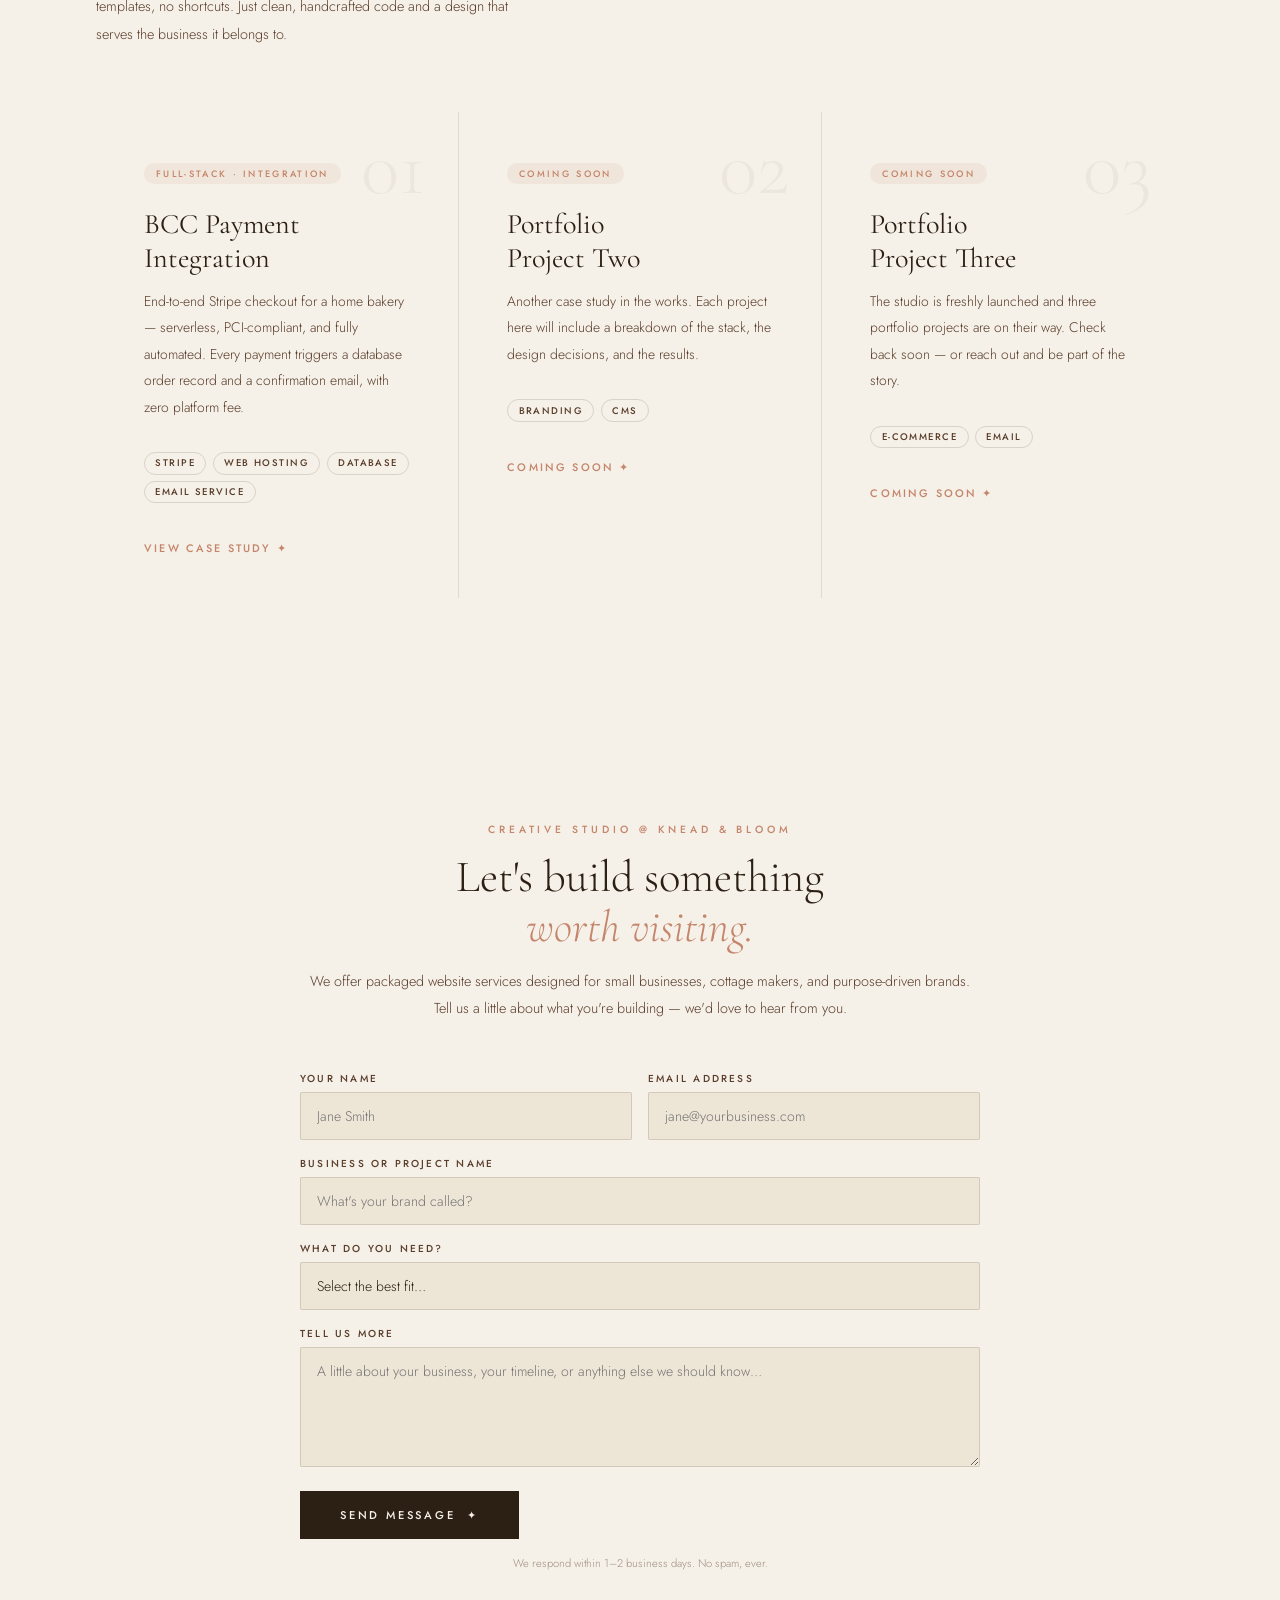
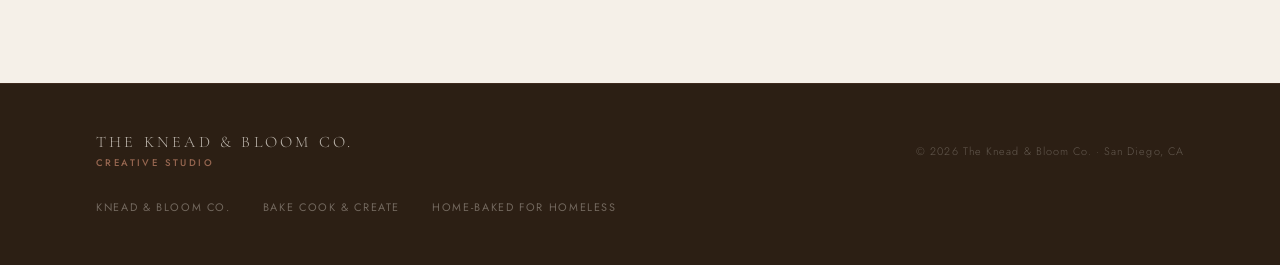
==== commit 05893717: "add BCC Stripe Integration case study with assets (images), site scripts, updated css files for hamb" ====
--- a/index.html
+++ b/index.html
@@ -13,19 +13,27 @@
 
 <!-- ── NAV ──────────────────────────────────────────────────── -->
 <nav>
-  <a href="/" class="nav-brand" style="text-decoration:none;">
+  <a href="/" class="nav-brand" style="text-decoration: none">
     <span class="nav-wordmark">Creative Studio</span>
     <span class="nav-sub">@ The Knead &amp; Bloom Co.</span>
   </a>
-  <ul class="nav-links">
+  <button class="nav-toggle" aria-label="Open menu" aria-expanded="false" aria-controls="nav-links">
+    <span></span>
+    <span></span>
+    <span></span>
+  </button>
+  <ul class="nav-links" id="nav-links">
     <li><a href="#about">About</a></li>
     <li><a href="#how-it-works">How It Works</a></li>
     <li><a href="#portfolio">Portfolio</a></li>
     <li><a href="rates.html">Rates</a></li>
     <li><a href="#contact" class="nav-cta">Work With Us</a></li>
-    <li><a href="https://kneadandbloom.com" target="_blank" class="nav-parent-link">← kneadandbloom.com</a></li>
+    <li>
+      <a href="https://kneadandbloom.com" target="_blank" class="nav-parent-link">← kneadandbloom.com</a>
+    </li>
   </ul>
 </nav>
+
 
 <!-- ── HERO ─────────────────────────────────────────────────── -->
 <section class="hero">
@@ -773,16 +781,16 @@
       <h3 class="portfolio-name">BCC Payment<br />Integration</h3>
       <p class="portfolio-desc">
         End-to-end Stripe checkout for a home bakery — serverless, PCI-compliant,
-        and fully automated. Every payment triggers an Airtable order record and a
-        Brevo confirmation email, with zero platform fee.
+        and fully automated. Every payment triggers a database order record and a
+        confirmation email, with zero platform fee.
       </p>
       <div class="portfolio-meta">
         <span class="portfolio-pill">Stripe</span>
-        <span class="portfolio-pill">Netlify Fns</span>
-        <span class="portfolio-pill">Airtable</span>
-        <span class="portfolio-pill">Brevo</span>
+        <span class="portfolio-pill">Web Hosting</span>
+        <span class="portfolio-pill">Database</span>
+        <span class="portfolio-pill">Email Service</span>
       </div>
-      <a href="/portfolio/case-studies/bcc-stripe-integration.html" class="portfolio-link">View case study ✦</a>
+      <a href="/work/case-studies/bcc-stripe-integration.html" class="portfolio-link">View case study ✦</a>
     </div>
 
 
@@ -882,9 +890,12 @@
           <label for="contactNeed">What do you need?</label>
           <select id="contactNeed" name="project_type">
             <option value="" disabled selected>Select the best fit…</option>
-            <option>A brand new website</option>
-            <option>A website refresh</option>
-            <option>Landing page only</option>
+            <option>Full Small Business Site</option>
+            <option>Website Refresh</option>
+            <option>Landing Page</option>
+            <option>Contact Form &amp; Email automation</option>
+            <option>Online Payments or Booking</option>
+            <option>Client or Inventory Tracker</option>
             <option>Not sure yet — let's talk</option>
           </select>
         </div>
@@ -1066,17 +1077,17 @@
 // Replace placeholders below before going live.
 // For production, move API keys to Netlify environment variables
 // and call them via Netlify Functions so they are never exposed client-side.
-const CONFIG = {
-  brevo: {
-    apiKey: 'YOUR_BREVO_API_KEY',
-    listId:  YOUR_STUDIO_INQUIRIES_LIST_ID,
-  },
-  airtable: {
-    apiKey: 'YOUR_AIRTABLE_API_KEY',
-    baseId: 'YOUR_AIRTABLE_BASE_ID',
-    table:  'Studio Inquiries',
-  },
-};
+// const CONFIG = {
+//   brevo: {
+//     apiKey: 'YOUR_BREVO_API_KEY',
+//     listId:  'YOUR_STUDIO_INQUIRIES_LIST_ID',
+//   },
+//   airtable: {
+//     apiKey: 'YOUR_AIRTABLE_API_KEY',
+//     baseId: 'YOUR_AIRTABLE_BASE_ID',
+//     table:  'Studio Inquiries',
+//   },
+// };
 
 function setFormState(state) {
   const isForm = state === 'idle' || state === 'submitting';
@@ -1107,58 +1118,58 @@
   if (!res.ok) throw new Error(`Netlify Forms error: ${res.status}`);
 }
 
-async function submitToBrevo(fields) {
-  const payload = {
-    email: fields.email,
-    attributes: {
-      FIRSTNAME:    fields.name.split(' ')[0],
-      LASTNAME:     fields.name.split(' ').slice(1).join(' ') || '',
-      COMPANY:      fields.business,
-      PROJECT_TYPE: fields.project_type,
-      MESSAGE:      fields.message,
-      SOURCE:       'studio.kneadandbloom.com — Contact Form',
-    },
-    listIds:       [CONFIG.brevo.listId],
-    updateEnabled: true,
-  };
-
-  const res = await fetch('https://api.brevo.com/v3/contacts', {
-    method: 'POST',
-    headers: { 'Content-Type': 'application/json', 'api-key': CONFIG.brevo.apiKey },
-    body: JSON.stringify(payload),
-  });
-  if (res.status !== 201 && res.status !== 204) {
-    const err = await res.json().catch(() => ({}));
-    throw new Error(`Brevo error ${res.status}: ${err.message || 'unknown'}`);
-  }
-}
-
-async function submitToAirtable(fields) {
-  const payload = {
-    records: [{ fields: {
-      'Name':          fields.name,
-      'Email':         fields.email,
-      'Business Name': fields.business,
-      'Project Type':  fields.project_type,
-      'Message':       fields.message,
-      'Submitted At':  fields.submitted_at,
-      'Source':        'studio.kneadandbloom.com',
-      'Status':        'New',
-    }}],
-  };
-  const res = await fetch(
-    `https://api.airtable.com/v0/${CONFIG.airtable.baseId}/${encodeURIComponent(CONFIG.airtable.table)}`,
-    {
-      method: 'POST',
-      headers: { 'Content-Type': 'application/json', 'Authorization': `Bearer ${CONFIG.airtable.apiKey}` },
-      body: JSON.stringify(payload),
-    }
-  );
-  if (!res.ok) {
-    const err = await res.json().catch(() => ({}));
-    throw new Error(`Airtable error ${res.status}: ${JSON.stringify(err)}`);
-  }
-}
+// async function submitToBrevo(fields) {
+//   const payload = {
+//     email: fields.email,
+//     attributes: {
+//       FIRSTNAME:    fields.name.split(' ')[0],
+//       LASTNAME:     fields.name.split(' ').slice(1).join(' ') || '',
+//       COMPANY:      fields.business,
+//       PROJECT_TYPE: fields.project_type,
+//       MESSAGE:      fields.message,
+//       SOURCE:       'studio.kneadandbloom.com — Contact Form',
+//     },
+//     listIds:       [CONFIG.brevo.listId],
+//     updateEnabled: true,
+//   };
+
+//   const res = await fetch('https://api.brevo.com/v3/contacts', {
+//     method: 'POST',
+//     headers: { 'Content-Type': 'application/json', 'api-key': CONFIG.brevo.apiKey },
+//     body: JSON.stringify(payload),
+//   });
+//   if (res.status !== 201 && res.status !== 204) {
+//     const err = await res.json().catch(() => ({}));
+//     throw new Error(`Brevo error ${res.status}: ${err.message || 'unknown'}`);
+//   }
+// }
+
+// async function submitToAirtable(fields) {
+//   const payload = {
+//     records: [{ fields: {
+//       'Name':          fields.name,
+//       'Email':         fields.email,
+//       'Business Name': fields.business,
+//       'Project Type':  fields.project_type,
+//       'Message':       fields.message,
+//       'Submitted At':  fields.submitted_at,
+//       'Source':        'studio.kneadandbloom.com',
+//       'Status':        'New',
+//     }}],
+//   };
+//   const res = await fetch(
+//     `https://api.airtable.com/v0/${CONFIG.airtable.baseId}/${encodeURIComponent(CONFIG.airtable.table)}`,
+//     {
+//       method: 'POST',
+//       headers: { 'Content-Type': 'application/json', 'Authorization': `Bearer ${CONFIG.airtable.apiKey}` },
+//       body: JSON.stringify(payload),
+//     }
+//   );
+//   if (!res.ok) {
+//     const err = await res.json().catch(() => ({}));
+//     throw new Error(`Airtable error ${res.status}: ${JSON.stringify(err)}`);
+//   }
+// }
 
 async function handleContact(e) {
   e.preventDefault();
@@ -1173,12 +1184,8 @@
     submitted_at: new Date().toISOString(),
   };
 
-  try {
-    await Promise.allSettled([
-      submitToNetlify(fields),
-      submitToBrevo(fields),
-      submitToAirtable(fields),
-    ]);
+try {
+    await submitToNetlify(fields);
     setFormState('success');
   } catch (err) {
     console.error('Form submission error:', err);
@@ -1186,5 +1193,7 @@
   }
 }
 </script>
+
+<script src="/scripts/site-scripts.js" defer></script>
 </body>
 </html>
--- a/css/shared.css
+++ b/css/shared.css
@@ -19,6 +19,9 @@
   --sage:          #7a8c6e;
   --text:          #2c1f14;
   --grain-opacity: 0.04;
+
+    /* transition */
+  --t: .28s cubic-bezier(.4,0,.2,1);
 }
 
 html { scroll-behavior: smooth; }
@@ -243,7 +246,112 @@
 /* ── MOBILE — shared elements ───────────────────────────────── */
 @media (max-width: 900px) {
   nav { padding: 1rem 1.5rem; }
-  .nav-links { display: none; }
   footer { flex-direction: column; text-align: center; padding: 2.5rem 1.5rem; }
   .footer-links { display: none; }
 }
+
+/* ── RESPONSIVE ─────────────────────────────────────────────── */
+@media (max-width: 768px) {
+  .nav-logo-text { display: none; }
+}
+
+.nav-toggle {
+  display: none;                  /* hidden on desktop */
+  flex-direction: column;
+  justify-content: center;
+  align-items: center;
+  gap: 5px;
+  width: 40px;
+  height: 40px;
+  background: none;
+  border: none;
+  cursor: pointer;
+  padding: 4px;
+  border-radius: 4px;
+  transition: background var(--t);
+  z-index: 200;
+}
+.nav-toggle:hover { background: rgba(181,131,74,.08); }
+
+.nav-toggle span {
+  display: block;
+  width: 22px;
+  height: 1.5px;
+  background: var(--brown);
+  border-radius: 2px;
+  transition: transform .3s cubic-bezier(.4,0,.2,1),
+              opacity   .3s cubic-bezier(.4,0,.2,1),
+              width     .3s cubic-bezier(.4,0,.2,1);
+  transform-origin: center;
+}
+
+/* Animate to X when open */
+.nav-toggle.is-open span:nth-child(1) { transform: translateY(6.5px) rotate(45deg); }
+.nav-toggle.is-open span:nth-child(2) { opacity: 0; width: 0; }
+.nav-toggle.is-open span:nth-child(3) { transform: translateY(-6.5px) rotate(-45deg); }
+
+
+@media (max-width: 768px) {
+  /* Show the hamburger button */
+  .nav-toggle { display: flex; }
+
+  /* Slide-down drawer */
+  .nav-links {
+    position: fixed;
+    top: 80px;               /* matches nav height */
+    left: 0; right: 0;
+    background: rgba(250,247,242,.97);
+    backdrop-filter: blur(16px);
+    border-bottom: 1px solid rgba(181,131,74,.18);
+    flex-direction: column;
+    align-items: stretch;
+    gap: 0;
+    padding: 1rem 0 1.5rem;
+    /* hidden state */
+    opacity: 0;
+    transform: translateY(-8px);
+    pointer-events: none;
+    transition: opacity .28s cubic-bezier(.4,0,.2,1),
+                transform .28s cubic-bezier(.4,0,.2,1);
+  }
+
+  /* Open state — toggled by JS adding .is-open to .nav-links */
+  .nav-links.is-open {
+    opacity: 1;
+    transform: translateY(0);
+    pointer-events: auto;
+  }
+
+  /* Each link becomes a full-width tap target */
+  .nav-links li { width: 100%; }
+
+  .nav-links a {
+    display: block;
+    padding: .85rem clamp(1.5rem, 6vw, 2.5rem);
+    font-size: .8rem;
+    letter-spacing: .12em;
+    border-bottom: 1px solid rgba(181,131,74,.08);
+    transition: background .2s, color .2s;
+  }
+  .nav-links a:hover { background: rgba(181,131,74,.06); color: var(--blush); }
+
+  /* "Order Now" pill — full-width with margin */
+  .nav-links .btn-nav {
+    display: block;
+    margin: 1rem clamp(1.5rem, 6vw, 2.5rem) 0;
+    padding: .75rem 1.25rem;
+    text-align: center;
+    border-radius: 50px;
+    border-bottom: none;
+  }
+  .nav-links .btn-nav:hover { transform: none; }
+}
+
+@media (max-width: 480px) {
+  nav { padding: 0 1rem; }
+  /* No more li:not(:last-child) { display: none } — drawer shows all links */
+}
+
+/* ── BODY SCROLL LOCK when menu is open ─────────────────────── */
+/* Applied by JS — prevents page scrolling behind the open drawer */
+body.nav-open { overflow: hidden; }
--- a/css/studio-index.css
+++ b/css/studio-index.css
@@ -4,6 +4,7 @@
    Page-specific styles for studio-index.html only.
    Requires: shared.css
    ================================================================ */
+
 
 /* ── HERO ───────────────────────────────────────────────────── */
 .hero {
@@ -728,3 +729,4 @@
   #contact { padding: 4rem 1.5rem; }
   .contact-row { grid-template-columns: 1fr; }
 }
+
